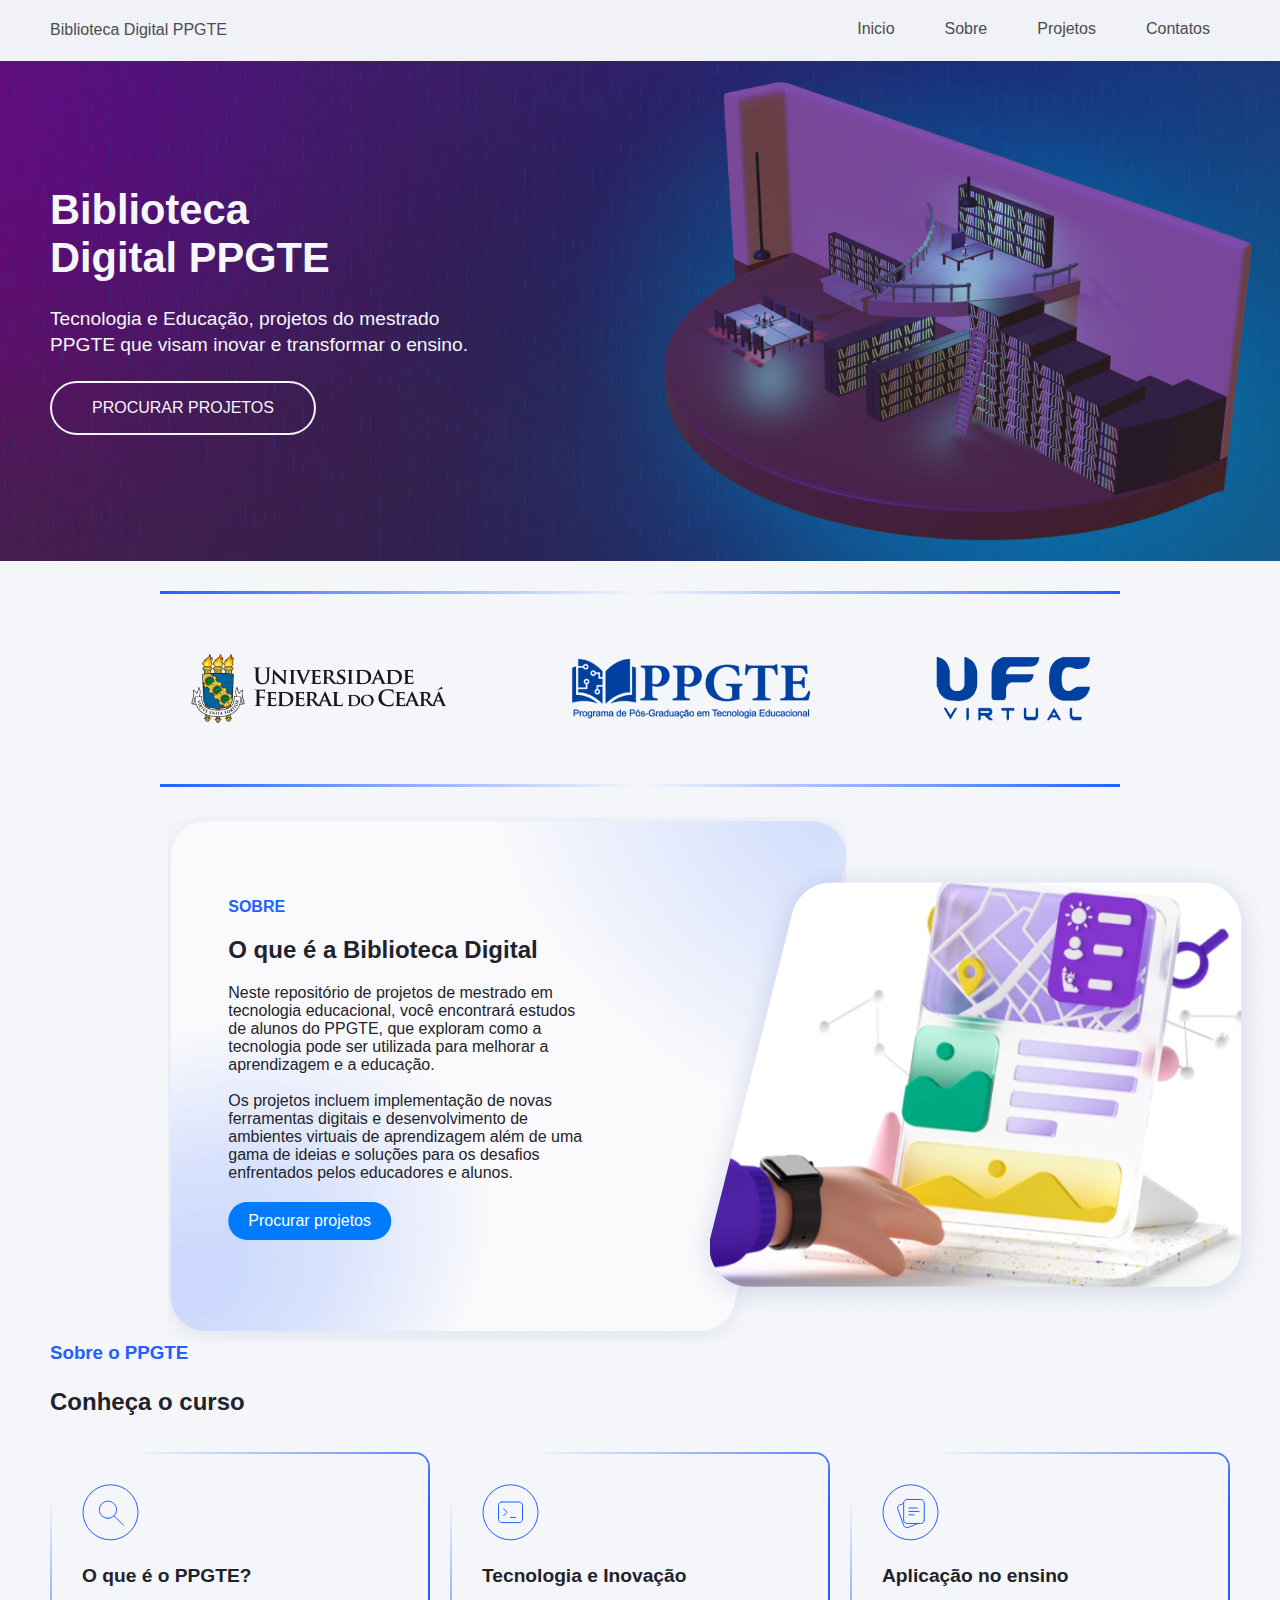
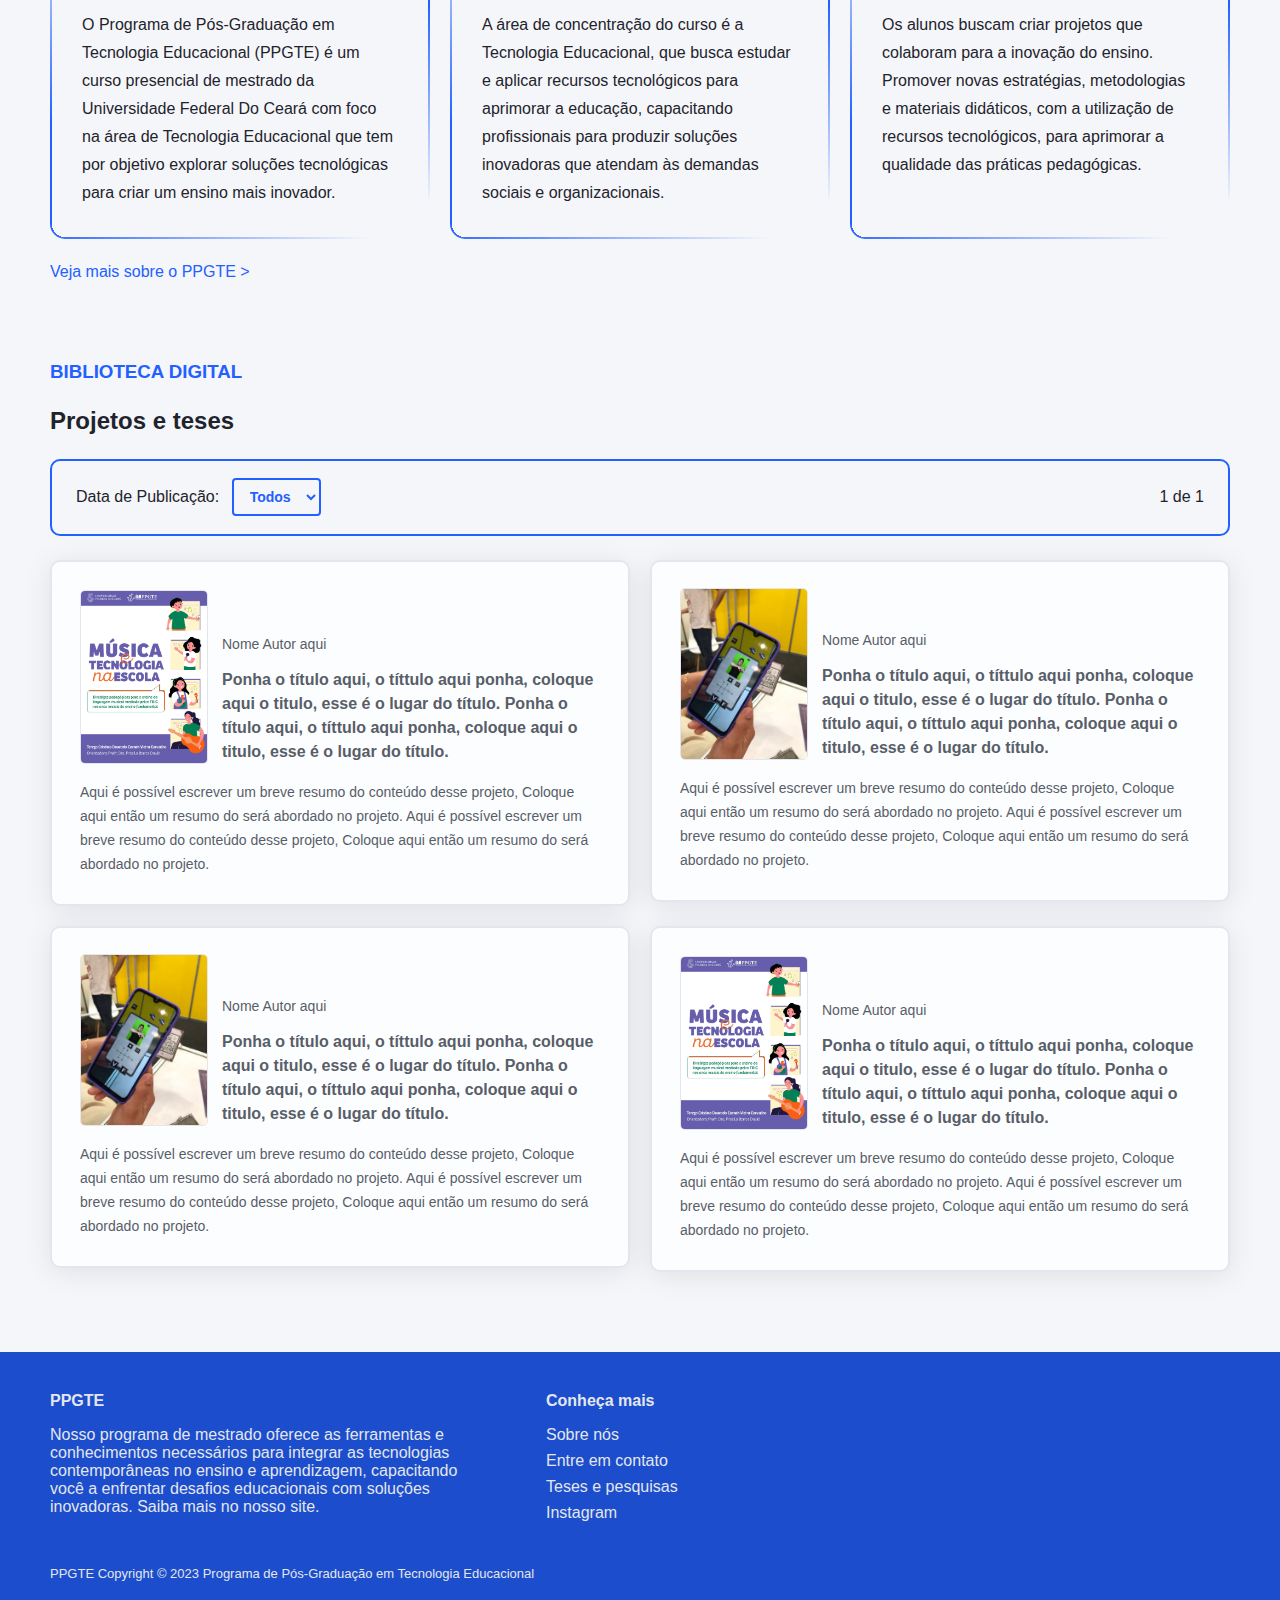
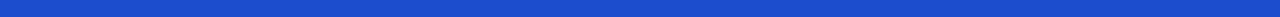
==== index.html @ f7304385 "Merge branch 'main' into footer" ====
<!DOCTYPE html>
<html lang="pt-br">

<head>
  <meta charset="UTF-8">
  <meta name="viewport" content="width=device-width, initial-scale=1.0">
  <link rel="stylesheet" href="./css/style.css" />
  <title>Biblioteca Digital PPGTE</title>
</head>

<body>
  <header class="header-bg">
    <div class="header">
      <!-- <img src="./img/logo-site.svg" alt="Biblioteca Digital PPGTE"> -->
      <a href="" id="logo-site">Biblioteca Digital PPGTE</a>
      <nav aria-label="primaria">
        <ul class="header-menu">
          <li><a href="#inicio">Inicio</a></li>
          <li><a href="#sobre">Sobre</a></li>
          <li><a href="#projetos">Projetos</a></li>
          <li><a href="#contatos">Contatos</a></li>
        </ul>
      </nav>
    </div>
  </header>
  <section class="banner-bg">
    <div class="banner-container">
      <div class="banner">
        <h1>Biblioteca <br> Digital PPGTE</h1>
        <p>Tecnologia e Educação, projetos do mestrado <br> PPGTE que visam inovar e transformar o ensino.</p>
        <a class="button-link-banner" href="#projetos">Procurar projetos</a>
      </div>
    </div>
  </section>
  <div>
    <!-- Sessão de colaboradores -->
    <div class="center-container">
      <div class="line"></div>
      <div class="image-container">
        <div class="image">
          <img src="img/logo-ufc.png">
        </div>
        <div class="image">
          <img src="img/logo-ppgte.png" alt="Imagem 2">
        </div>
        <div class="image" padding-right:0px>
          <img src="img/logo-ufc-virtual.png" alt="Imagem 3">
        </div>
      </div>
      <div class="line"></div>
    </div>


  </div>
  <!-- Sessão de colaboradores -->
  <!-- Sessão de sobre-superior -->
  <div class="overlay-container">
    <!-- Elemento com imagem de background e texto -->
    <div class="left-element">
      <div class="background-image">
        <img src="img/rectangleSobre.png" alt="Imagem de Fundo">
        <div class="text-overlay">
          <div class="section blue-text sobre">SOBRE</div>
          <div class="section">
            <h2>O que é a Biblioteca Digital</h2>
          </div>
          <div class="section textBlock">
            <p>Neste repositório de projetos de mestrado em tecnologia 
              educacional, você encontrará estudos de alunos do PPGTE, que exploram como a tecnologia pode ser utilizada para melhorar a aprendizagem e a educação. 
            </p>
            <br>
            <p>
              Os projetos incluem implementação de novas ferramentas
              digitais e desenvolvimento de ambientes virtuais de
              aprendizagem além de uma gama de ideias e soluções
              para os desafios enfrentados pelos educadores e alunos.</p>
          </div>
          <div class="section">
            <a href="#" class="button">Procurar projetos</a>
          </div>
        </div>
      </div>
    </div>

    <!-- Elemento com imagem simples -->
    <div class="right-element">
      <img src="img/imagemSobre.png" alt="Imagem Simples">
    </div>
  </div>
  <!-- Sessão de sobre-superior -->
  <div class="info-ppgte">
    <h3>Sobre o PPGTE</h3>
    <h2>Conheça o curso</h2>

    <div class="info-ppgte-grid">
      <div class="info-ppgte-box">
        <img src="./img/icones/icone_pesquisa.svg" alt="" class="info-ppgte-icone">
        <h4>O que é o PPGTE?</h4>
        <p>O Programa de Pós-Graduação em Tecnologia Educacional (PPGTE) é um curso presencial de mestrado da Universidade Federal Do Ceará com foco na área de Tecnologia Educacional que tem por objetivo explorar soluções tecnológicas para criar um ensino mais inovador.</p>
      </div>

      <div class="info-ppgte-box">
        <img src="./img/icones/icone_codigo.svg" alt="" class="info-ppgte-icone">
        <h4>Tecnologia e Inovação</h4>
        <p>A área de concentração do curso é a Tecnologia Educacional, que busca estudar e aplicar recursos tecnológicos para aprimorar a educação, capacitando profissionais para produzir soluções inovadoras que atendam às demandas sociais e organizacionais.</p>
      </div>
      <div class="info-ppgte-box">
        <img src="./img/icones/icone_papel.svg" alt="" class="info-ppgte-icone">
        <h4>Aplicação no ensino</h4>
        <p>Os alunos buscam criar projetos que colaboram para a inovação do ensino. Promover novas estratégias, metodologias e materiais didáticos, com a utilização de recursos tecnológicos, para aprimorar a qualidade das práticas pedagógicas.</p>
      </div>
    </div>
    <a href="">Veja mais sobre o PPGTE ></a>
  </div>

  <!-- Projetos e teses -->
  <div class="projetos-teses" id="projetos">
    <h3>Biblioteca Digital</h3>
    <h2>Projetos e teses</h2>
    <div class="projetos-filtro-box">
      <div>
        <label for="filtro-ano">Data de Publicação:</label>
        <select name="filtro-listbox" id="filtro-ano">
          <option value="0">Todos</option>
          <option value="1">2023</option>
          <option value="2">2024</option>
        </select>
      </div>
      <p>1 de 1</p>
    </div>
    <div class="projetos-box">
      <a href="./">
        <div class="projetos-card">
          <img src="./img/Capa-MusicaETecnologiaNaEscola.png" alt="Capa Projeto Música e Tecnologia na Escola ">
          <h6 class="autor">Nome Autor aqui</h6>
          <h5 class="card-titulo">Ponha o título aqui, o títtulo aqui ponha, coloque aqui o titulo, esse é o lugar do título. Ponha o título aqui, o títtulo aqui ponha, coloque aqui o titulo, esse é o lugar do título.</h5>
          <p class="card-resumo">Aqui é possível escrever um breve resumo do conteúdo desse projeto, Coloque aqui então um resumo do será abordado no projeto. Aqui é possível escrever um breve resumo do conteúdo desse projeto, Coloque aqui então um resumo do será abordado no projeto.</p>
        </div>
      </a>
      <a href="./">
        <div class="projetos-card">
          <img src="./img/libras-app.jpg" alt="Aplicativo de libras">
          <h6 class="autor">Nome Autor aqui</h6>
          <h5 class="card-titulo">Ponha o título aqui, o títtulo aqui ponha, coloque aqui o titulo, esse é o lugar do título. Ponha o título aqui, o títtulo aqui ponha, coloque aqui o titulo, esse é o lugar do título.</h5>
          <p class="card-resumo">Aqui é possível escrever um breve resumo do conteúdo desse projeto, Coloque aqui então um resumo do será abordado no projeto. Aqui é possível escrever um breve resumo do conteúdo desse projeto, Coloque aqui então um resumo do será abordado no projeto.</p>
        </div>
      </a>
      <a href="./">
        <div class="projetos-card">
          <img src="./img/libras-app.jpg" alt="Aplicativo de libras">
          <h6 class="autor">Nome Autor aqui</h6>
          <h5 class="card-titulo">Ponha o título aqui, o títtulo aqui ponha, coloque aqui o titulo, esse é o lugar do título. Ponha o título aqui, o títtulo aqui ponha, coloque aqui o titulo, esse é o lugar do título.</h5>
          <p class="card-resumo">Aqui é possível escrever um breve resumo do conteúdo desse projeto, Coloque aqui então um resumo do será abordado no projeto. Aqui é possível escrever um breve resumo do conteúdo desse projeto, Coloque aqui então um resumo do será abordado no projeto.</p>
        </div>
      </a>
      <a href="./">
        <div class="projetos-card">
          <img src="./img/Capa-MusicaETecnologiaNaEscola.png" alt="Capa Projeto Música e Tecnologia na Escola ">
          <h6 class="autor">Nome Autor aqui</h6>
          <h5 class="card-titulo">Ponha o título aqui, o títtulo aqui ponha, coloque aqui o titulo, esse é o lugar do título. Ponha o título aqui, o títtulo aqui ponha, coloque aqui o titulo, esse é o lugar do título.</h5>
          <p class="card-resumo">Aqui é possível escrever um breve resumo do conteúdo desse projeto, Coloque aqui então um resumo do será abordado no projeto. Aqui é possível escrever um breve resumo do conteúdo desse projeto, Coloque aqui então um resumo do será abordado no projeto.</p>
        </div>
      </a>
    </div>
  </div>
  <!-- Projetos e teses -->
  <!-- Footer -->
  <footer class="footer">
    <div class="footer-info">
      <h4 id="footer-titulo-1">PPGTE</h4>
      <p id="footer-descricao">Nosso programa de mestrado oferece as ferramentas e conhecimentos necessários para integrar as tecnologias contemporâneas no ensino e aprendizagem, capacitando você a enfrentar desafios educacionais com soluções inovadoras. Saiba mais no nosso site.</p>
      <h4>Conheça mais</h4>
      <ul>
        <li>
          <a href="https://ppgte.ufc.br/pt/">Sobre nós</a>
        </li>
        <li>
          <a href="https://ppgte.ufc.br/pt/contatos/">Entre em contato</a>
        </li>
        <li>
          <a href="#projetos">Teses e pesquisas</a>
        </li>
        <li>
          <a href="https://instagram.com/ppgteufc?igshid=MzRlODBiNWFlZA==">Instagram</a>
        </li>
      </ul>
      <p id="footer-copyright">PPGTE Copyright © 2023 Programa de Pós-Graduação em Tecnologia Educacional </p>
    </div>
  </footer>
  <!-- Footer -->
</body>

</html>
---- css/style.css ----
@import "./header.css";
@import "./global.css";
@import "./banner.css";
@import "./ppgteinfo.css";
@import "./colaboradores.css";
@import "./sobre.css";
@import "./projetos.css";
@import "./footer.css";

.info-site {
  background: #f4f6fa;
}
.button-link-info {
  display: inline-flex;
  padding: 16px 40px;
  justify-content: center;
  align-items: center;
  flex-shrink: 0;

  color: #fff;
  text-decoration: none;
  border-radius: 30px;
  background: #0f0f0f;
}
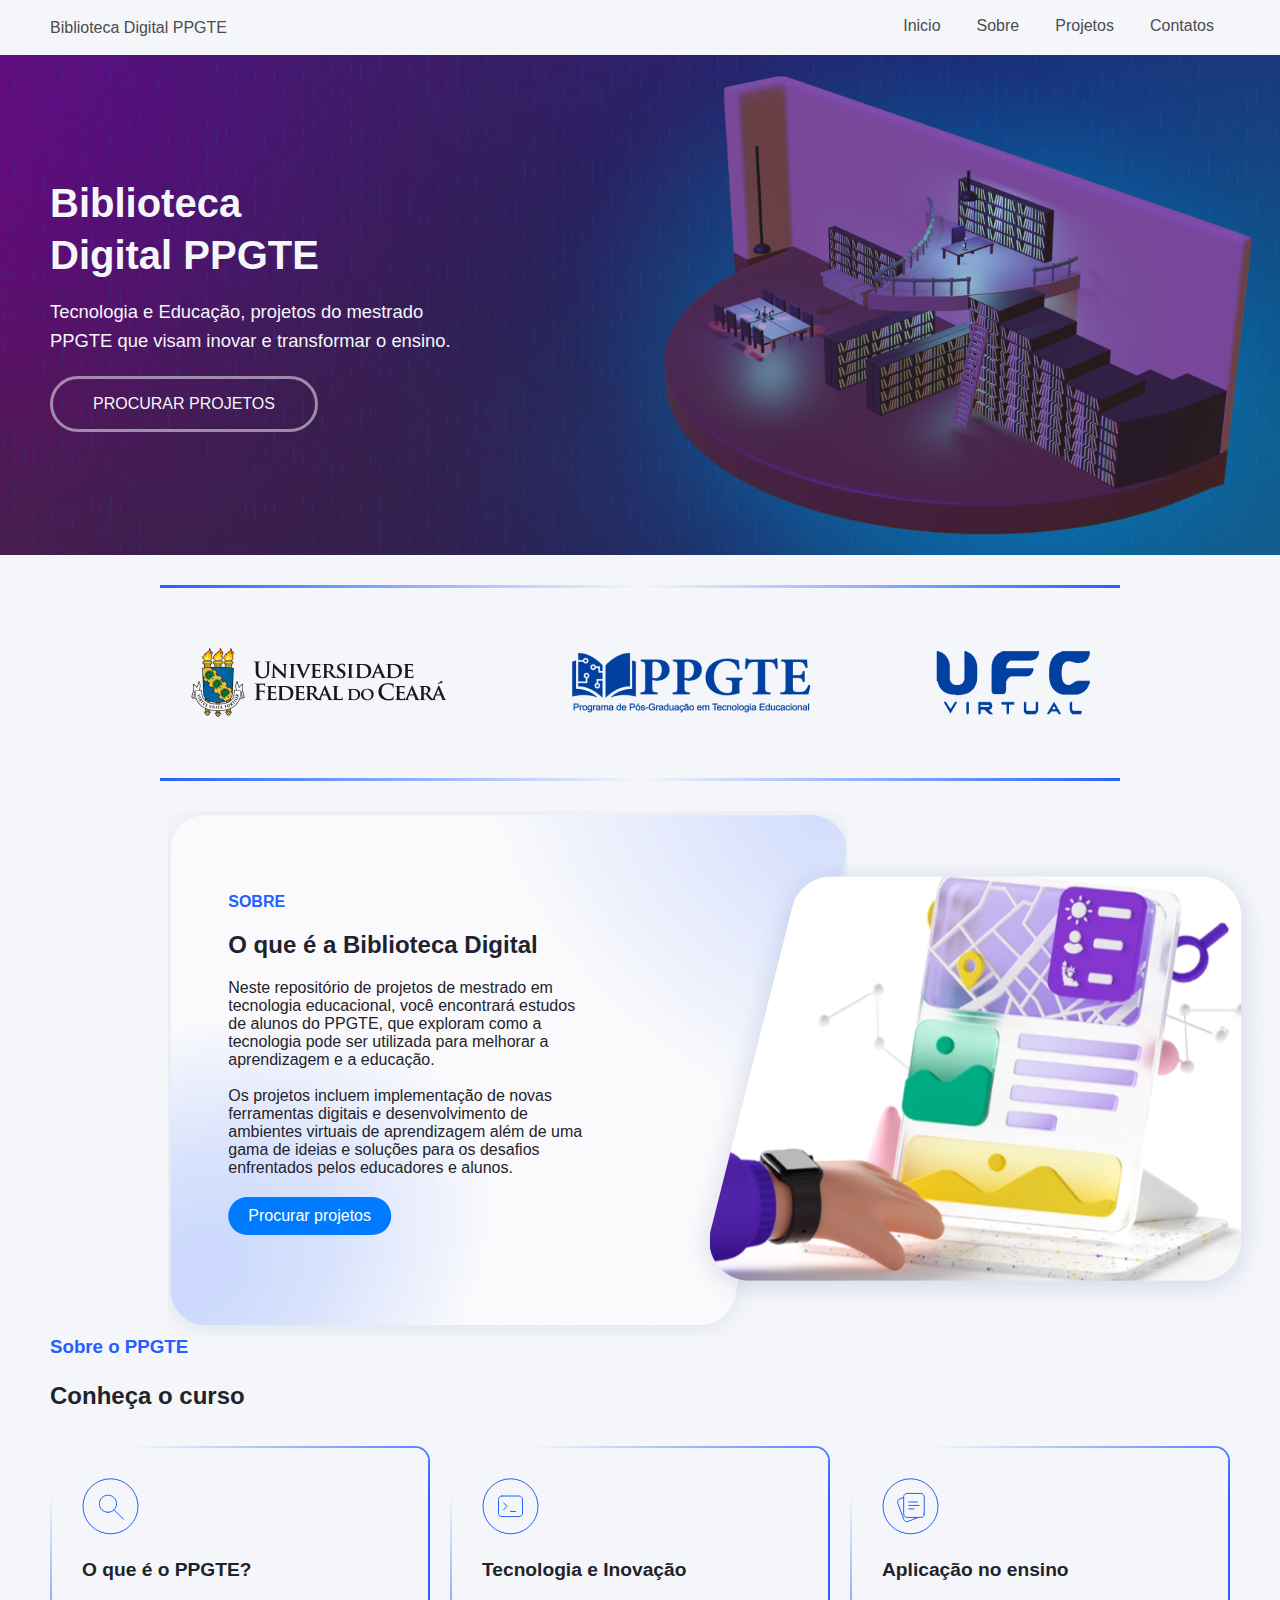
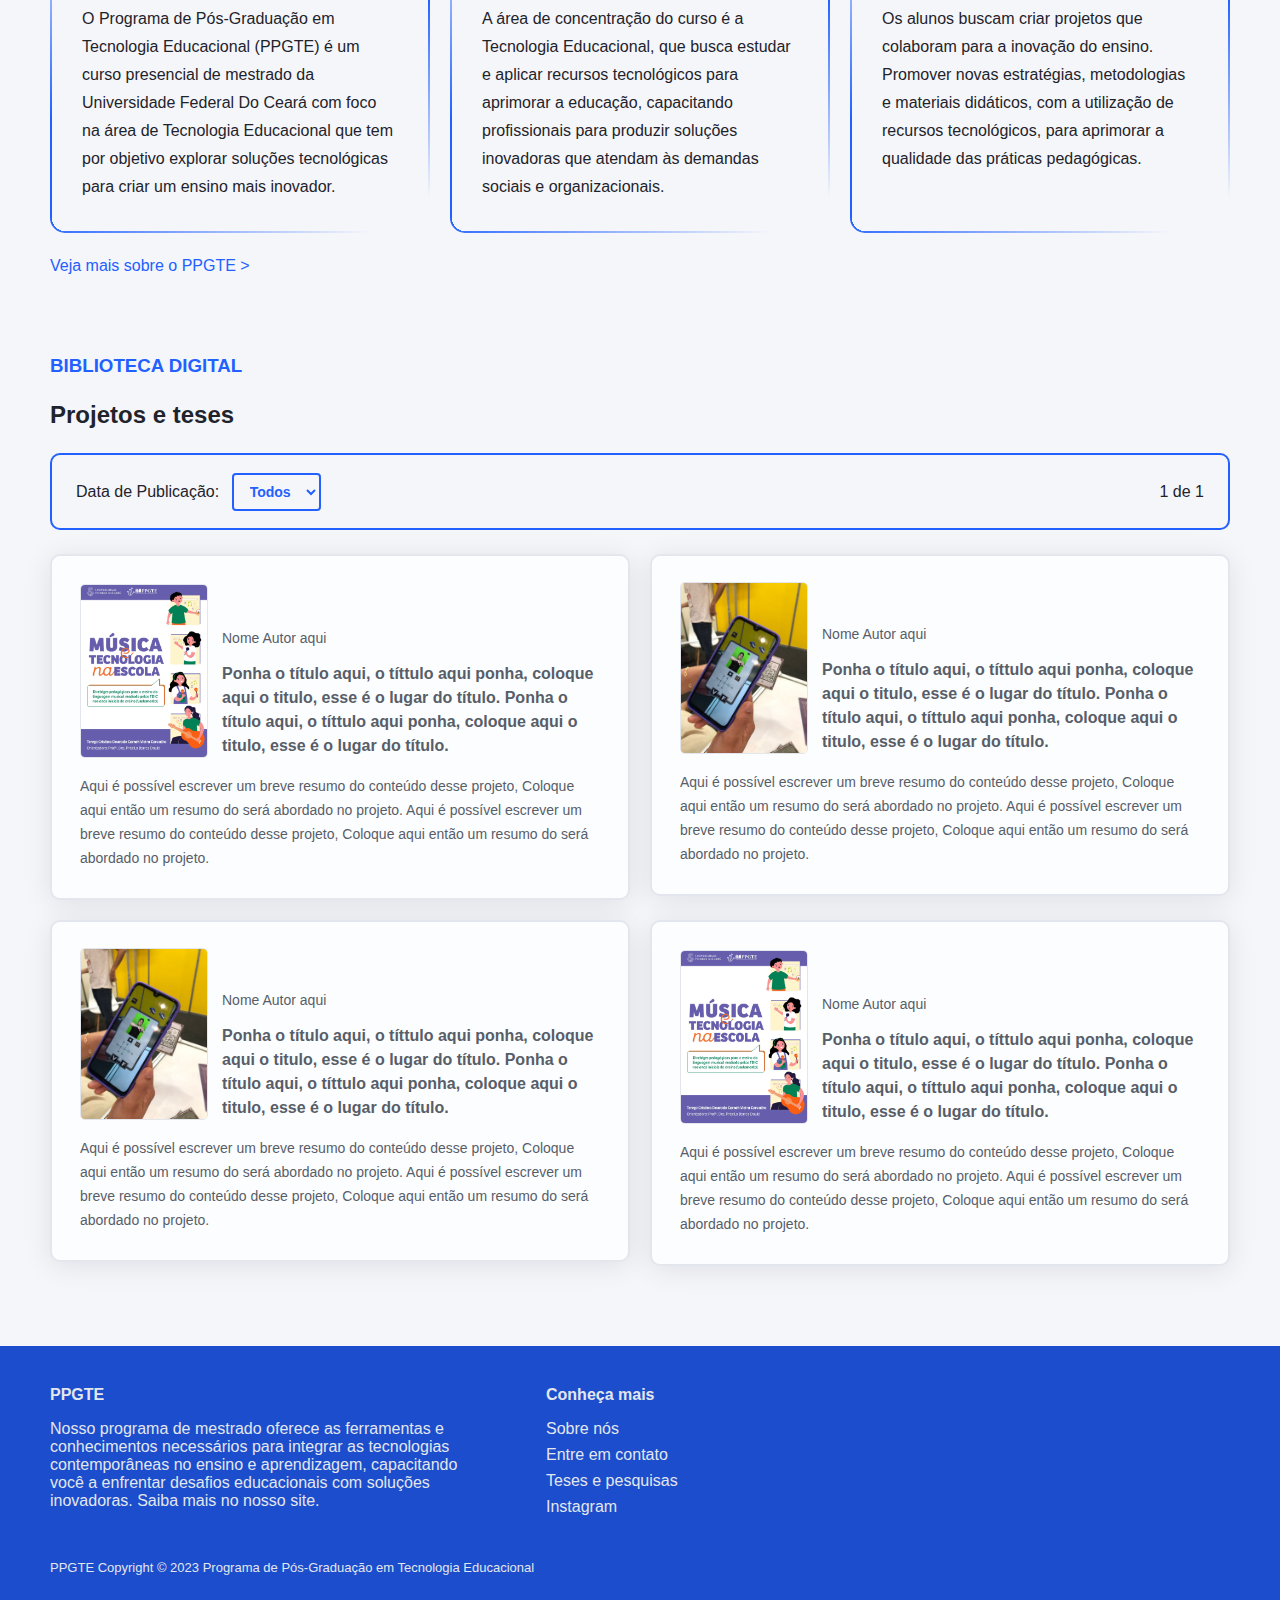
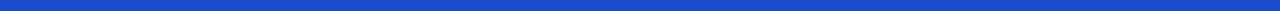
==== commit 35a58895: "Ajustes header e banner" ====
--- a/index.html
+++ b/index.html
@@ -25,7 +25,7 @@
   </header>
   <section class="banner-bg">
     <div class="banner-container">
-      <div class="banner">
+      <div class="banner-conteudo">
         <h1>Biblioteca <br> Digital PPGTE</h1>
         <p>Tecnologia e Educação, projetos do mestrado <br> PPGTE que visam inovar e transformar o ensino.</p>
         <a class="button-link-banner" href="#projetos">Procurar projetos</a>
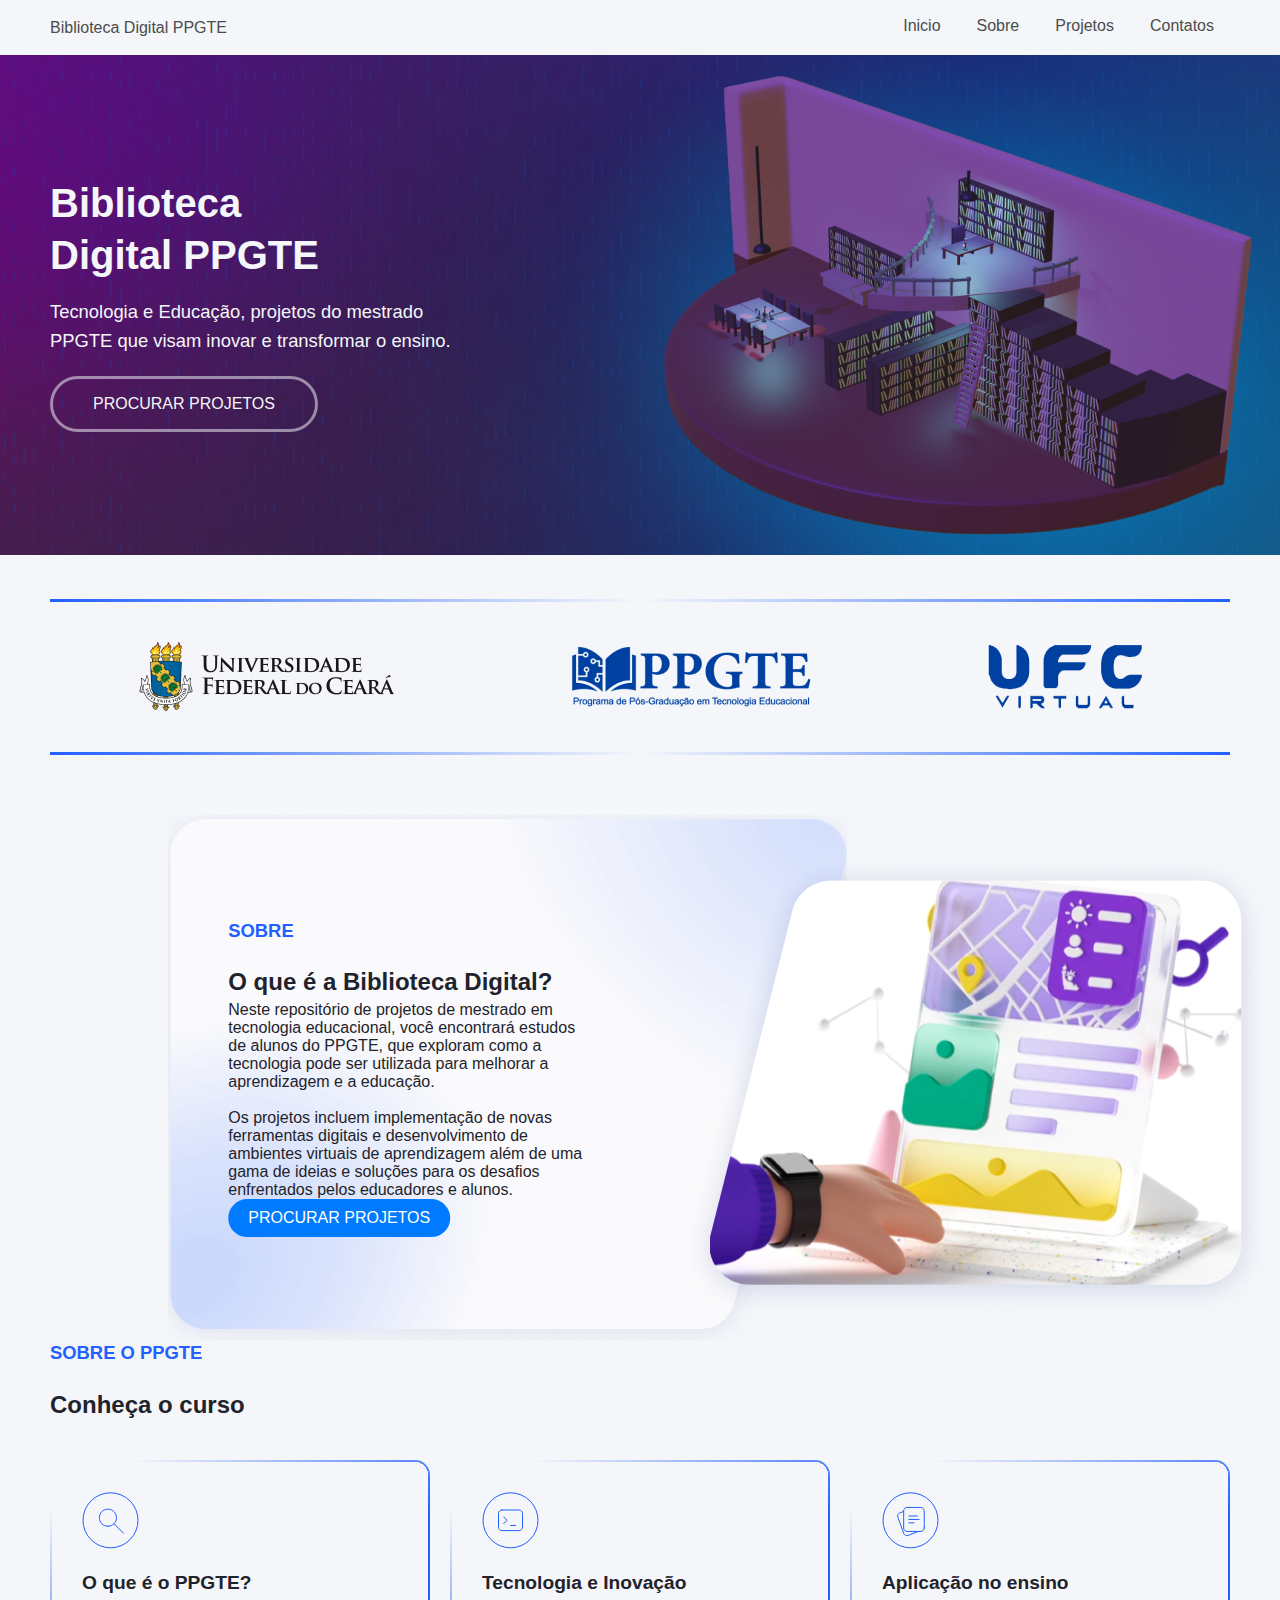
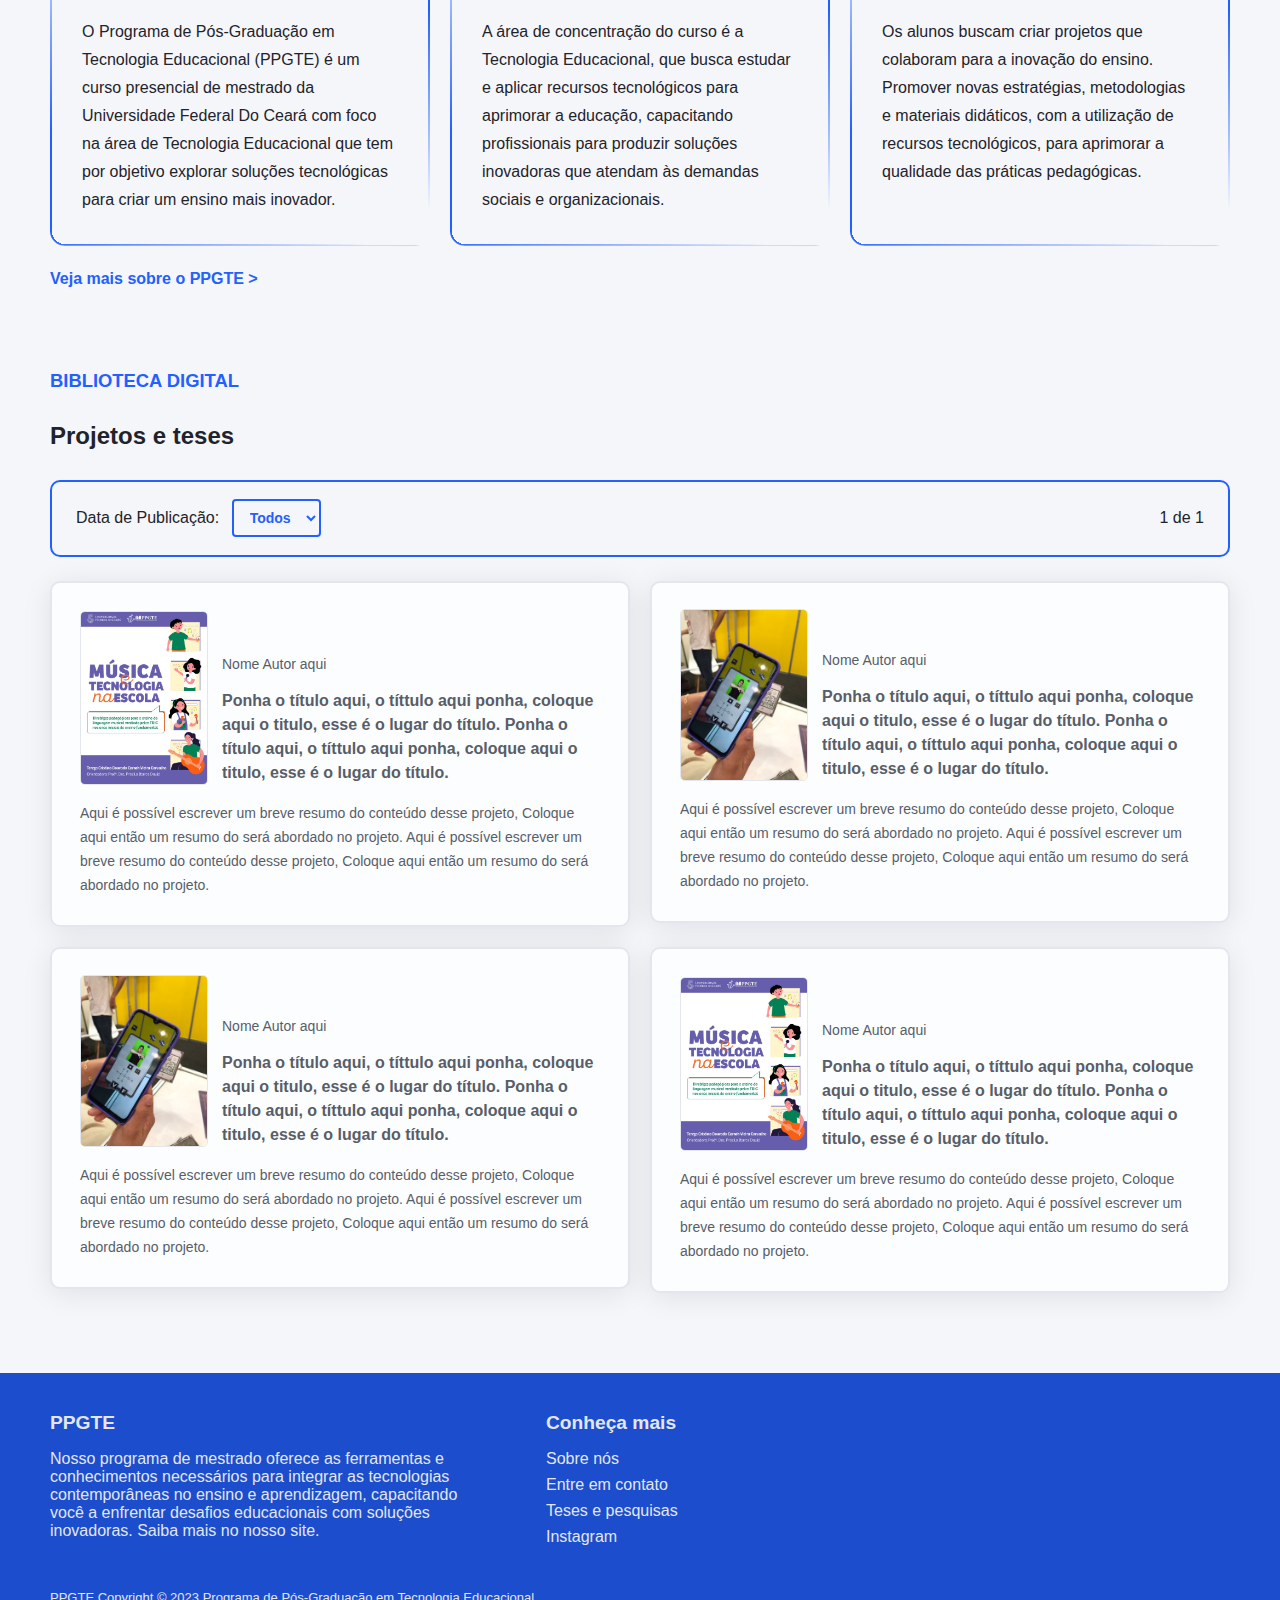
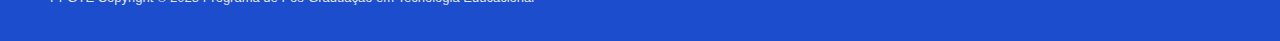
==== commit 064b9d13: "modificações e ajustes" ====
--- a/index.html
+++ b/index.html
@@ -32,62 +32,56 @@
       </div>
     </div>
   </section>
+  <!-- Sessão de colaboradores -->
   <div>
-    <!-- Sessão de colaboradores -->
-    <div class="center-container">
-      <div class="line"></div>
-      <div class="image-container">
-        <div class="image">
-          <img src="img/logo-ufc.png">
+    <div class="colaborador">
+      <div class="colaborador-linha"></div>
+      <div class="colaborador-container">
+        <div class="colaborador-image">
+          <img src="img/logo-ufc.png" alt="Universidade Federal Do Ceará, logo">
         </div>
-        <div class="image">
-          <img src="img/logo-ppgte.png" alt="Imagem 2">
+        <div class="colaborador-image">
+          <img src="img/logo-ppgte.png" alt="PPGTE Programa De Pós-Graduação Em Tecnologia Educacional, logo">
         </div>
-        <div class="image" padding-right:0px>
-          <img src="img/logo-ufc-virtual.png" alt="Imagem 3">
+        <div class="colaborador-image">
+          <img src="img/logo-ufc-virtual.png" alt="UFC Virtual, logo">
         </div>
       </div>
-      <div class="line"></div>
+      <div class="colaborador-linha"></div>
     </div>
-
-
   </div>
   <!-- Sessão de colaboradores -->
-  <!-- Sessão de sobre-superior -->
+  <!-- Sessão de sobre-biblioteca -->
   <div class="overlay-container">
     <!-- Elemento com imagem de background e texto -->
     <div class="left-element">
       <div class="background-image">
-        <img src="img/rectangleSobre.png" alt="Imagem de Fundo">
+        <img src="img/rectangleSobre.png">
         <div class="text-overlay">
-          <div class="section blue-text sobre">SOBRE</div>
-          <div class="section">
-            <h2>O que é a Biblioteca Digital</h2>
-          </div>
-          <div class="section textBlock">
-            <p>Neste repositório de projetos de mestrado em tecnologia 
-              educacional, você encontrará estudos de alunos do PPGTE, que exploram como a tecnologia pode ser utilizada para melhorar a aprendizagem e a educação. 
-            </p>
-            <br>
-            <p>
-              Os projetos incluem implementação de novas ferramentas
-              digitais e desenvolvimento de ambientes virtuais de
-              aprendizagem além de uma gama de ideias e soluções
-              para os desafios enfrentados pelos educadores e alunos.</p>
-          </div>
-          <div class="section">
-            <a href="#" class="button">Procurar projetos</a>
-          </div>
+          <h3 class="section blue-text sobre">SOBRE</h3>
+          <h2>O que é a Biblioteca Digital?</h2>
+          <!-- Ajeitar PADDING (??? (!!!-->
+          <p>Neste repositório de projetos de mestrado em tecnologia
+            educacional, você encontrará estudos de alunos do PPGTE, que exploram como a tecnologia pode ser utilizada para melhorar a aprendizagem e a educação.
+          </p>
+          <br>
+          <p>
+            Os projetos incluem implementação de novas ferramentas
+            digitais e desenvolvimento de ambientes virtuais de
+            aprendizagem além de uma gama de ideias e soluções
+            para os desafios enfrentados pelos educadores e alunos.</p>
+          <!-- AjeitaR PEDDING (??? (!!!-->
+          <a href="#projetos" class="button">Procurar projetos</a>
         </div>
       </div>
     </div>
 
     <!-- Elemento com imagem simples -->
     <div class="right-element">
-      <img src="img/imagemSobre.png" alt="Imagem Simples">
+      <img src="img/imagemSobre.png" alt="Imagem 3D de mão usando a tela de um sistema.">
     </div>
   </div>
-  <!-- Sessão de sobre-superior -->
+  <!-- Sessão de sobre-biblioteca -->
   <div class="info-ppgte">
     <h3>Sobre o PPGTE</h3>
     <h2>Conheça o curso</h2>
--- a/css/style.css
+++ b/css/style.css
@@ -7,9 +7,43 @@
 @import "./projetos.css";
 @import "./footer.css";
 
-.info-site {
-  background: #f4f6fa;
+h1{
+  font-size: 2.5rem;
+  line-height: 3.2rem;
+  font-weight: 700;
 }
+
+h2{
+  font-size: 1.5;
+  line-height: 1.6;
+  font-weight: 800;
+}
+
+h3{
+  font-size: 1.15rem;
+  line-height: 1.38;
+  font-weight: 700;
+  text-transform: uppercase;
+}
+
+h4{
+  font-size: 1.2rem;
+  line-height: 1.3rem;
+  font-weight: 700;
+}
+
+h5{
+  font-size: 1rem;
+  line-height: 1.2rem;
+  font-weight: 600;
+}
+
+h6{
+  font-size: 0.875rem;
+  line-height: 1.125rem;
+  font-weight: 400;
+}
+/* AJEITAR
 .button-link-info {
   display: inline-flex;
   padding: 16px 40px;
@@ -22,3 +56,4 @@
   border-radius: 30px;
   background: #0f0f0f;
 }
+*/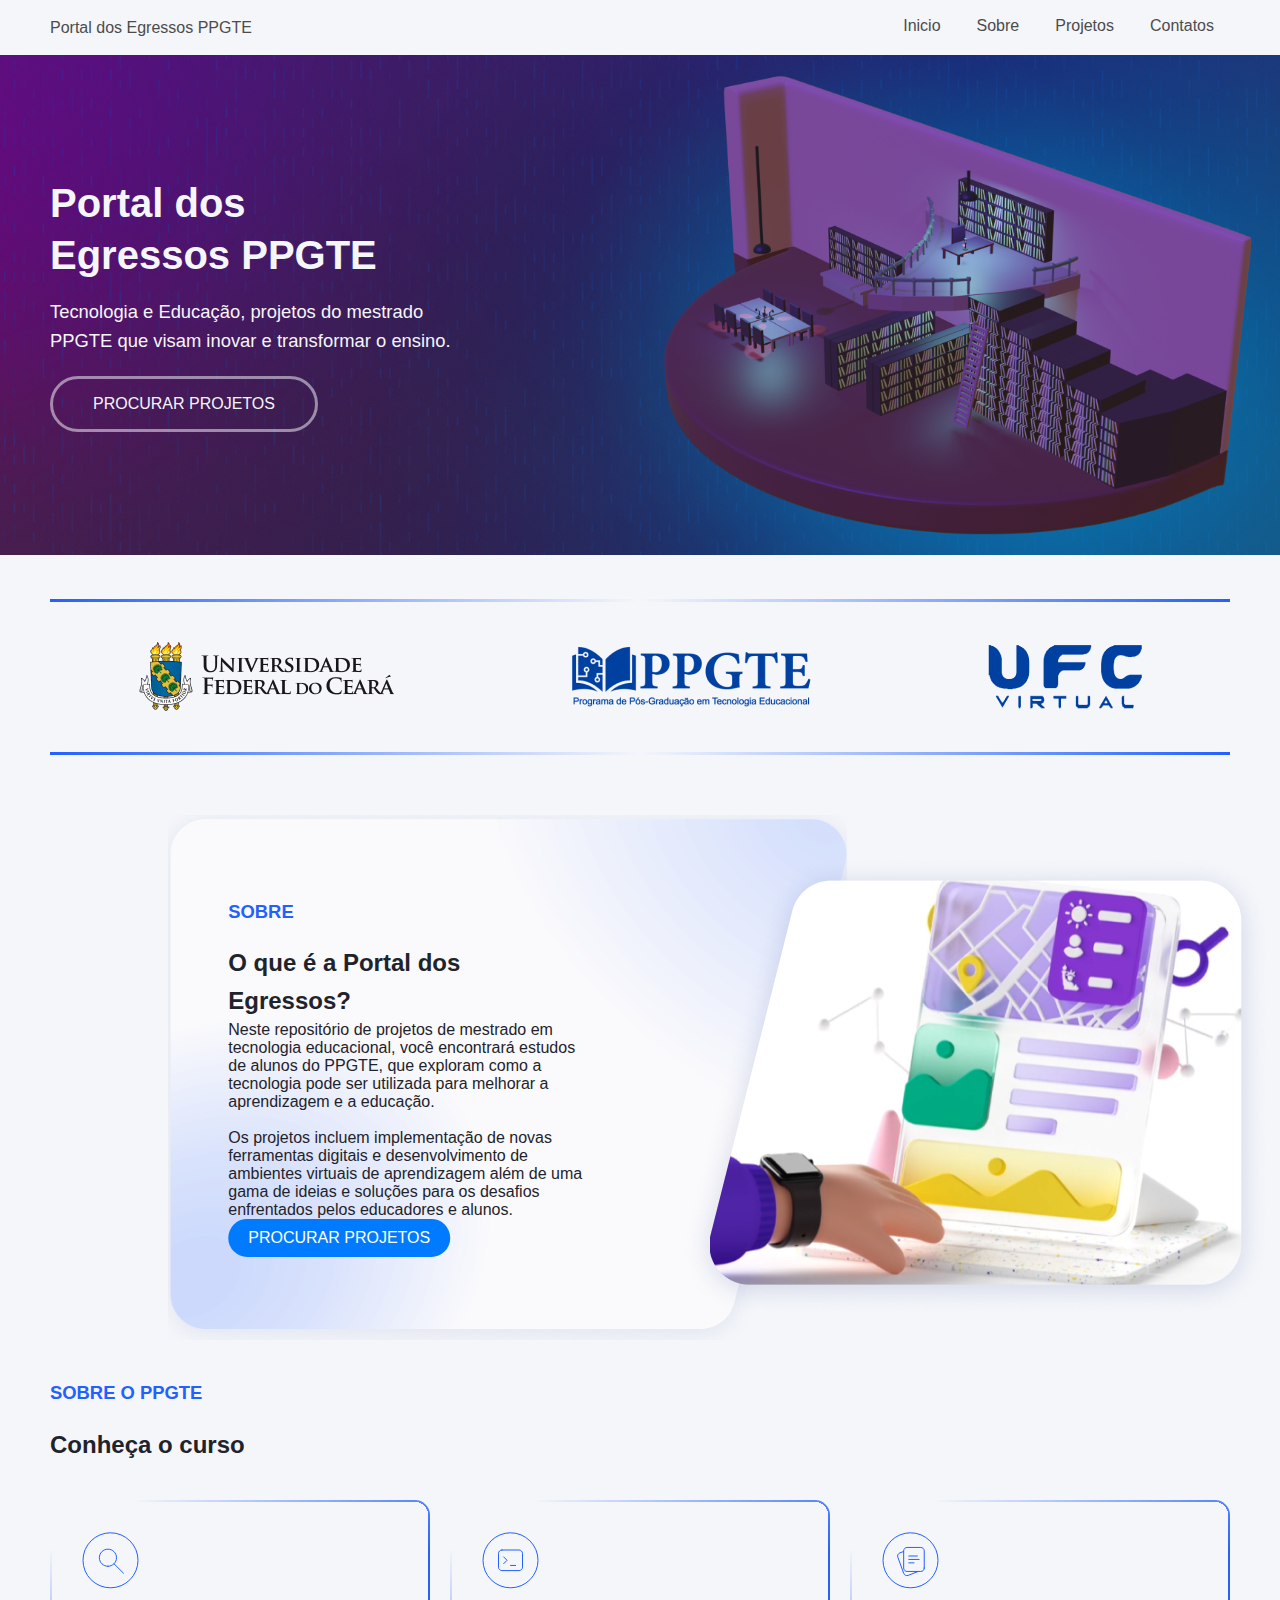
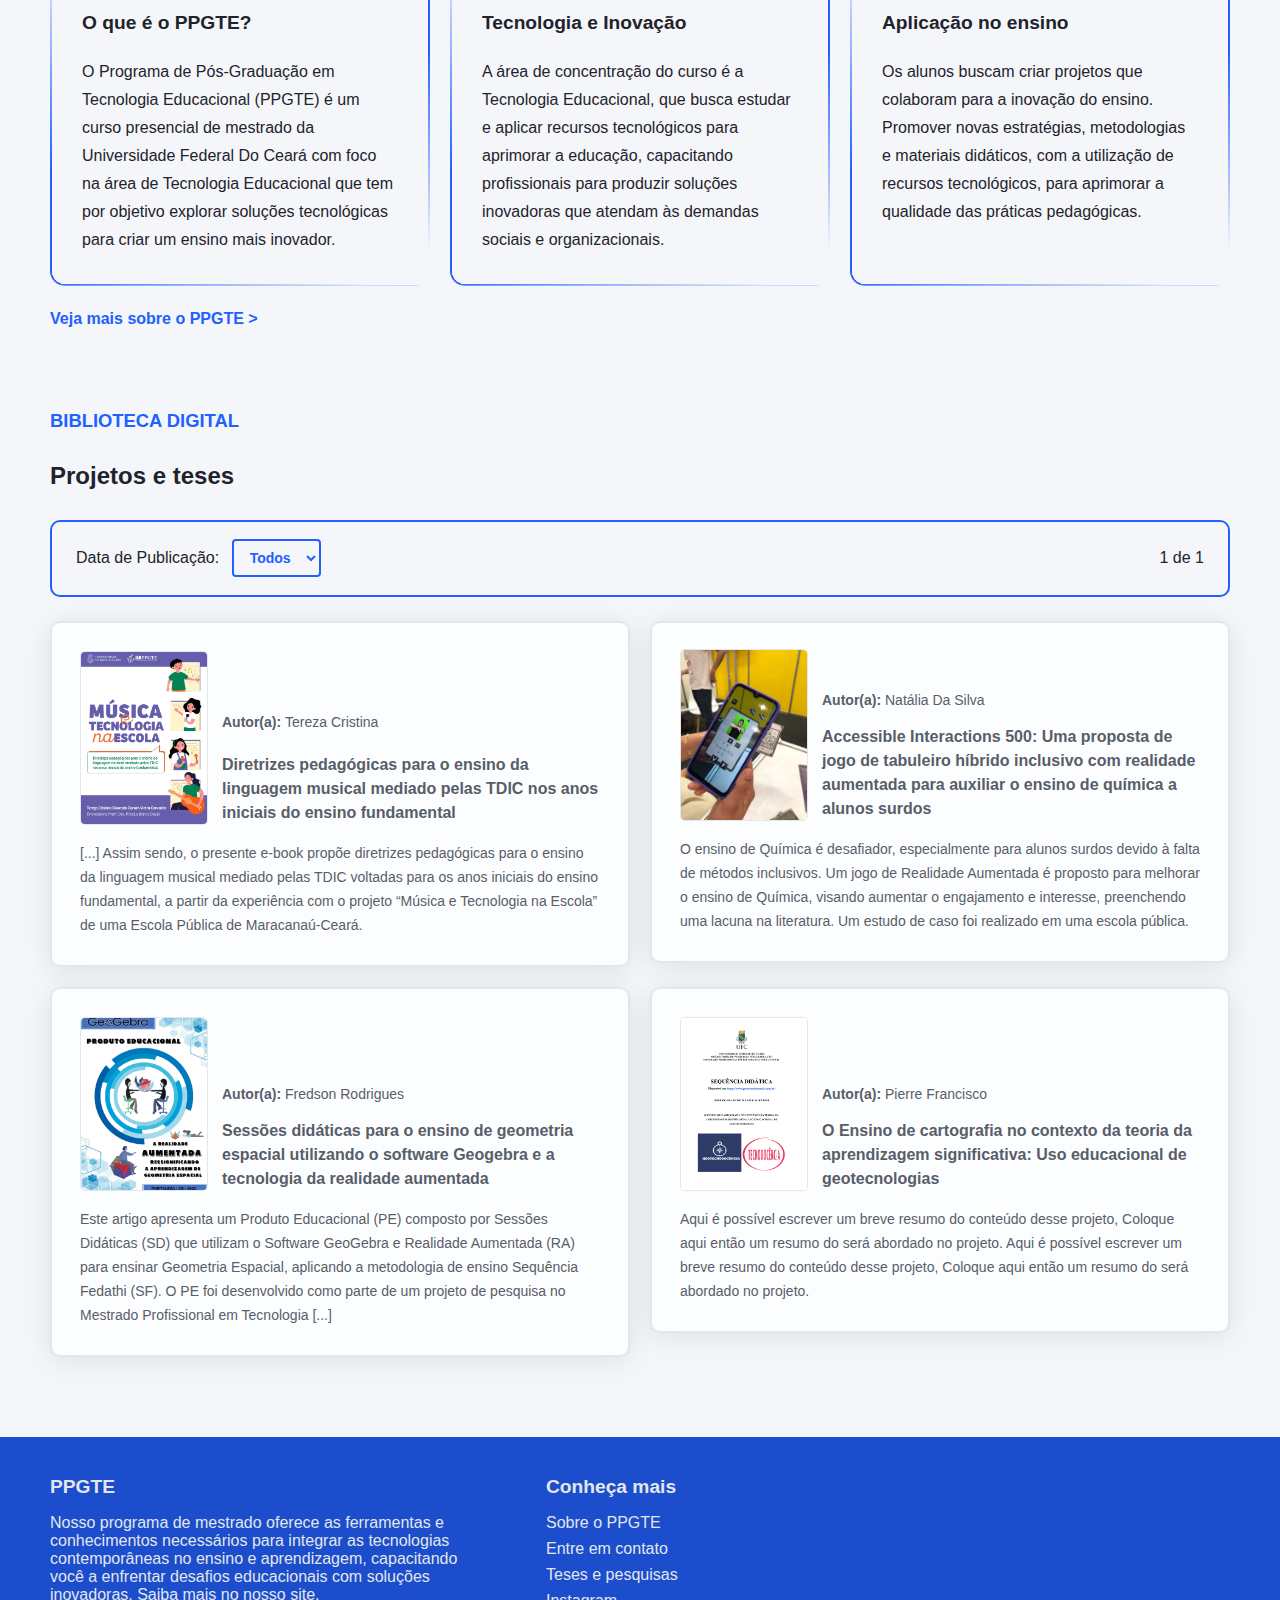
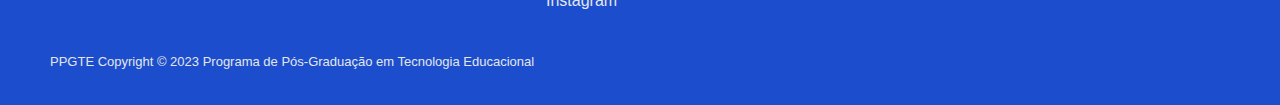
==== commit ecfa510b: "paginas dos projetos" ====
--- a/index.html
+++ b/index.html
@@ -5,14 +5,14 @@
   <meta charset="UTF-8">
   <meta name="viewport" content="width=device-width, initial-scale=1.0">
   <link rel="stylesheet" href="./css/style.css" />
-  <title>Biblioteca Digital PPGTE</title>
+  <title>Portal dos Egressos PPGTE</title>
 </head>
 
 <body>
   <header class="header-bg">
     <div class="header">
-      <!-- <img src="./img/logo-site.svg" alt="Biblioteca Digital PPGTE"> -->
-      <a href="" id="logo-site">Biblioteca Digital PPGTE</a>
+      <!-- <img src="./img/logo-site.svg" alt="Portal dos Egressos PPGTE"> -->
+      <a href="" id="logo-site">Portal dos Egressos PPGTE</a>
       <nav aria-label="primaria">
         <ul class="header-menu">
           <li><a href="#inicio">Inicio</a></li>
@@ -26,14 +26,14 @@
   <section class="banner-bg">
     <div class="banner-container">
       <div class="banner-conteudo">
-        <h1>Biblioteca <br> Digital PPGTE</h1>
+        <h1>Portal dos <br> Egressos PPGTE</h1>
         <p>Tecnologia e Educação, projetos do mestrado <br> PPGTE que visam inovar e transformar o ensino.</p>
         <a class="button-link-banner" href="#projetos">Procurar projetos</a>
       </div>
     </div>
   </section>
-  <!-- Sessão de colaboradores -->
-  <div>
+  <!-- Sessão de colaboradores > -->
+  <div id="sobre">
     <div class="colaborador">
       <div class="colaborador-linha"></div>
       <div class="colaborador-container">
@@ -50,8 +50,8 @@
       <div class="colaborador-linha"></div>
     </div>
   </div>
-  <!-- Sessão de colaboradores -->
-  <!-- Sessão de sobre-biblioteca -->
+  <!-- < Sessão de colaboradores -->
+  <!-- Sessão de sobre-portal -->
   <div class="overlay-container">
     <!-- Elemento com imagem de background e texto -->
     <div class="left-element">
@@ -59,18 +59,17 @@
         <img src="img/rectangleSobre.png">
         <div class="text-overlay">
           <h3 class="section blue-text sobre">SOBRE</h3>
-          <h2>O que é a Biblioteca Digital?</h2>
-          <!-- Ajeitar PADDING (??? (!!!-->
+          <h2>O que é a Portal dos Egressos?</h2>
+          <!-- Ajeitar PADDING (???) (!!!)-->
           <p>Neste repositório de projetos de mestrado em tecnologia
             educacional, você encontrará estudos de alunos do PPGTE, que exploram como a tecnologia pode ser utilizada para melhorar a aprendizagem e a educação.
-          </p>
-          <br>
+          </p><br>
           <p>
             Os projetos incluem implementação de novas ferramentas
             digitais e desenvolvimento de ambientes virtuais de
             aprendizagem além de uma gama de ideias e soluções
             para os desafios enfrentados pelos educadores e alunos.</p>
-          <!-- AjeitaR PEDDING (??? (!!!-->
+          <!-- AjeitaR PEDDING (???) (!!!)-->
           <a href="#projetos" class="button">Procurar projetos</a>
         </div>
       </div>
@@ -81,7 +80,7 @@
       <img src="img/imagemSobre.png" alt="Imagem 3D de mão usando a tela de um sistema.">
     </div>
   </div>
-  <!-- Sessão de sobre-biblioteca -->
+  <!-- Sessão de sobre-biblioteca > -->
   <div class="info-ppgte">
     <h3>Sobre o PPGTE</h3>
     <h2>Conheça o curso</h2>
@@ -106,11 +105,12 @@
     </div>
     <a href="">Veja mais sobre o PPGTE ></a>
   </div>
-
-  <!-- Projetos e teses -->
+  <!-- < Sessão de sobre-biblioteca-->
+  <!-- Projetos e teses > -->
   <div class="projetos-teses" id="projetos">
     <h3>Biblioteca Digital</h3>
     <h2>Projetos e teses</h2>
+    <!--Filtro > -->
     <div class="projetos-filtro-box">
       <div>
         <label for="filtro-ano">Data de Publicação:</label>
@@ -122,66 +122,64 @@
       </div>
       <p>1 de 1</p>
     </div>
+    <!-- < Filtro -->
+
     <div class="projetos-box">
-      <a href="./">
+      <a href="./article-tereza.html">
         <div class="projetos-card">
-          <img src="./img/Capa-MusicaETecnologiaNaEscola.png" alt="Capa Projeto Música e Tecnologia na Escola ">
-          <h6 class="autor">Nome Autor aqui</h6>
-          <h5 class="card-titulo">Ponha o título aqui, o títtulo aqui ponha, coloque aqui o titulo, esse é o lugar do título. Ponha o título aqui, o títtulo aqui ponha, coloque aqui o titulo, esse é o lugar do título.</h5>
-          <p class="card-resumo">Aqui é possível escrever um breve resumo do conteúdo desse projeto, Coloque aqui então um resumo do será abordado no projeto. Aqui é possível escrever um breve resumo do conteúdo desse projeto, Coloque aqui então um resumo do será abordado no projeto.</p>
+          <img src="./img/Capa-MusicaETecnologiaNaEscola.png" alt="Capa Projeto">
+          <h6 class="autor"><strong>Autor(a): </strong>Tereza Cristina</h6>
+          <h5 class="card-titulo">Diretrizes pedagógicas para o ensino da linguagem musical mediado pelas TDIC nos anos iniciais do ensino fundamental</h5><br><br>
+          <p class="card-resumo"> [...] Assim sendo, o presente e-book propõe diretrizes pedagógicas para o ensino da linguagem musical mediado pelas TDIC voltadas para os anos iniciais do ensino fundamental, a partir da experiência com o projeto “Música e Tecnologia na Escola” de uma Escola Pública de Maracanaú-Ceará.</p>
         </div>
       </a>
-      <a href="./">
+      <a href="./article-natalia.html">
         <div class="projetos-card">
-          <img src="./img/libras-app.jpg" alt="Aplicativo de libras">
-          <h6 class="autor">Nome Autor aqui</h6>
-          <h5 class="card-titulo">Ponha o título aqui, o títtulo aqui ponha, coloque aqui o titulo, esse é o lugar do título. Ponha o título aqui, o títtulo aqui ponha, coloque aqui o titulo, esse é o lugar do título.</h5>
-          <p class="card-resumo">Aqui é possível escrever um breve resumo do conteúdo desse projeto, Coloque aqui então um resumo do será abordado no projeto. Aqui é possível escrever um breve resumo do conteúdo desse projeto, Coloque aqui então um resumo do será abordado no projeto.</p>
+          <img src="./img/libras-app.jpg" alt="Capa Projeto">
+          <h6 class="autor"><strong>Autor(a): </strong>Natália Da Silva</h6>
+          <h5 class="card-titulo">Accessible Interactions 500: Uma proposta de jogo de tabuleiro híbrido inclusivo com realidade aumentada para auxiliar o ensino de química a alunos surdos</h5>
+          <p class="card-resumo">O ensino de Química é desafiador, especialmente para alunos surdos devido à falta de métodos inclusivos. Um jogo de Realidade Aumentada é proposto para melhorar o ensino de Química, visando aumentar o engajamento e interesse, preenchendo uma lacuna na literatura. Um estudo de caso foi realizado em uma escola pública.</p>
         </div>
       </a>
-      <a href="./">
+      <a href="./project-fredson.html">
         <div class="projetos-card">
-          <img src="./img/libras-app.jpg" alt="Aplicativo de libras">
-          <h6 class="autor">Nome Autor aqui</h6>
-          <h5 class="card-titulo">Ponha o título aqui, o títtulo aqui ponha, coloque aqui o titulo, esse é o lugar do título. Ponha o título aqui, o títtulo aqui ponha, coloque aqui o titulo, esse é o lugar do título.</h5>
-          <p class="card-resumo">Aqui é possível escrever um breve resumo do conteúdo desse projeto, Coloque aqui então um resumo do será abordado no projeto. Aqui é possível escrever um breve resumo do conteúdo desse projeto, Coloque aqui então um resumo do será abordado no projeto.</p>
+          <img src="./img/Capa-Fredson.png" alt="Capa Projeto">
+          <h6 class="autor"><strong>Autor(a): </strong>Fredson Rodrigues</h6>
+          <h5 class="card-titulo">Sessões didáticas para o ensino de geometria espacial utilizando o software Geogebra e a tecnologia da realidade aumentada</h5>
+          <p class="card-resumo">Este artigo apresenta um Produto Educacional (PE) composto por Sessões Didáticas (SD) que utilizam o Software GeoGebra e Realidade Aumentada (RA) para ensinar Geometria Espacial, aplicando a metodologia de ensino Sequência Fedathi (SF). O PE foi desenvolvido como parte de um projeto de pesquisa no Mestrado Profissional em Tecnologia [...]</p>
         </div>
       </a>
-      <a href="./">
+      <a href="./project-pierre.html">
         <div class="projetos-card">
-          <img src="./img/Capa-MusicaETecnologiaNaEscola.png" alt="Capa Projeto Música e Tecnologia na Escola ">
-          <h6 class="autor">Nome Autor aqui</h6>
-          <h5 class="card-titulo">Ponha o título aqui, o títtulo aqui ponha, coloque aqui o titulo, esse é o lugar do título. Ponha o título aqui, o títtulo aqui ponha, coloque aqui o titulo, esse é o lugar do título.</h5>
+          <img src="./img/Capa-Pierre.png" alt="Capa Projeto">
+          <h6 class="autor"><strong>Autor(a): </strong>Pierre Francisco</h6>
+          <h5 class="card-titulo">O Ensino de cartografia no contexto da teoria da
+            aprendizagem significativa: Uso educacional de geotecnologias</h5>
           <p class="card-resumo">Aqui é possível escrever um breve resumo do conteúdo desse projeto, Coloque aqui então um resumo do será abordado no projeto. Aqui é possível escrever um breve resumo do conteúdo desse projeto, Coloque aqui então um resumo do será abordado no projeto.</p>
         </div>
       </a>
     </div>
   </div>
-  <!-- Projetos e teses -->
-  <!-- Footer -->
-  <footer class="footer">
+  <!-- < Projetos e teses -->
+  <!-- Footer > -->
+  <footer class="footer" id="contatos">
     <div class="footer-info">
       <h4 id="footer-titulo-1">PPGTE</h4>
       <p id="footer-descricao">Nosso programa de mestrado oferece as ferramentas e conhecimentos necessários para integrar as tecnologias contemporâneas no ensino e aprendizagem, capacitando você a enfrentar desafios educacionais com soluções inovadoras. Saiba mais no nosso site.</p>
+
       <h4>Conheça mais</h4>
       <ul>
-        <li>
-          <a href="https://ppgte.ufc.br/pt/">Sobre nós</a>
-        </li>
-        <li>
-          <a href="https://ppgte.ufc.br/pt/contatos/">Entre em contato</a>
-        </li>
-        <li>
-          <a href="#projetos">Teses e pesquisas</a>
-        </li>
-        <li>
-          <a href="https://instagram.com/ppgteufc?igshid=MzRlODBiNWFlZA==">Instagram</a>
-        </li>
+        <li><a href="https://ppgte.ufc.br/pt/">Sobre o PPGTE</a></li>
+        <li><a href="https://ppgte.ufc.br/pt/contatos/">Entre em contato</a></li>
+        <li><a href="#projetos">Teses e pesquisas</a></li>
+        <li><a href="https://instagram.com/ppgteufc?igshid=MzRlODBiNWFlZA==">Instagram</a></li>
       </ul>
+
       <p id="footer-copyright">PPGTE Copyright © 2023 Programa de Pós-Graduação em Tecnologia Educacional </p>
     </div>
   </footer>
-  <!-- Footer -->
+
+  <!-- < Footer-->
 </body>
 
 </html>--- a/css/style.css
+++ b/css/style.css
@@ -6,6 +6,7 @@
 @import "./sobre.css";
 @import "./projetos.css";
 @import "./footer.css";
+@import "./articlepage.css";
 
 h1{
   font-size: 2.5rem;
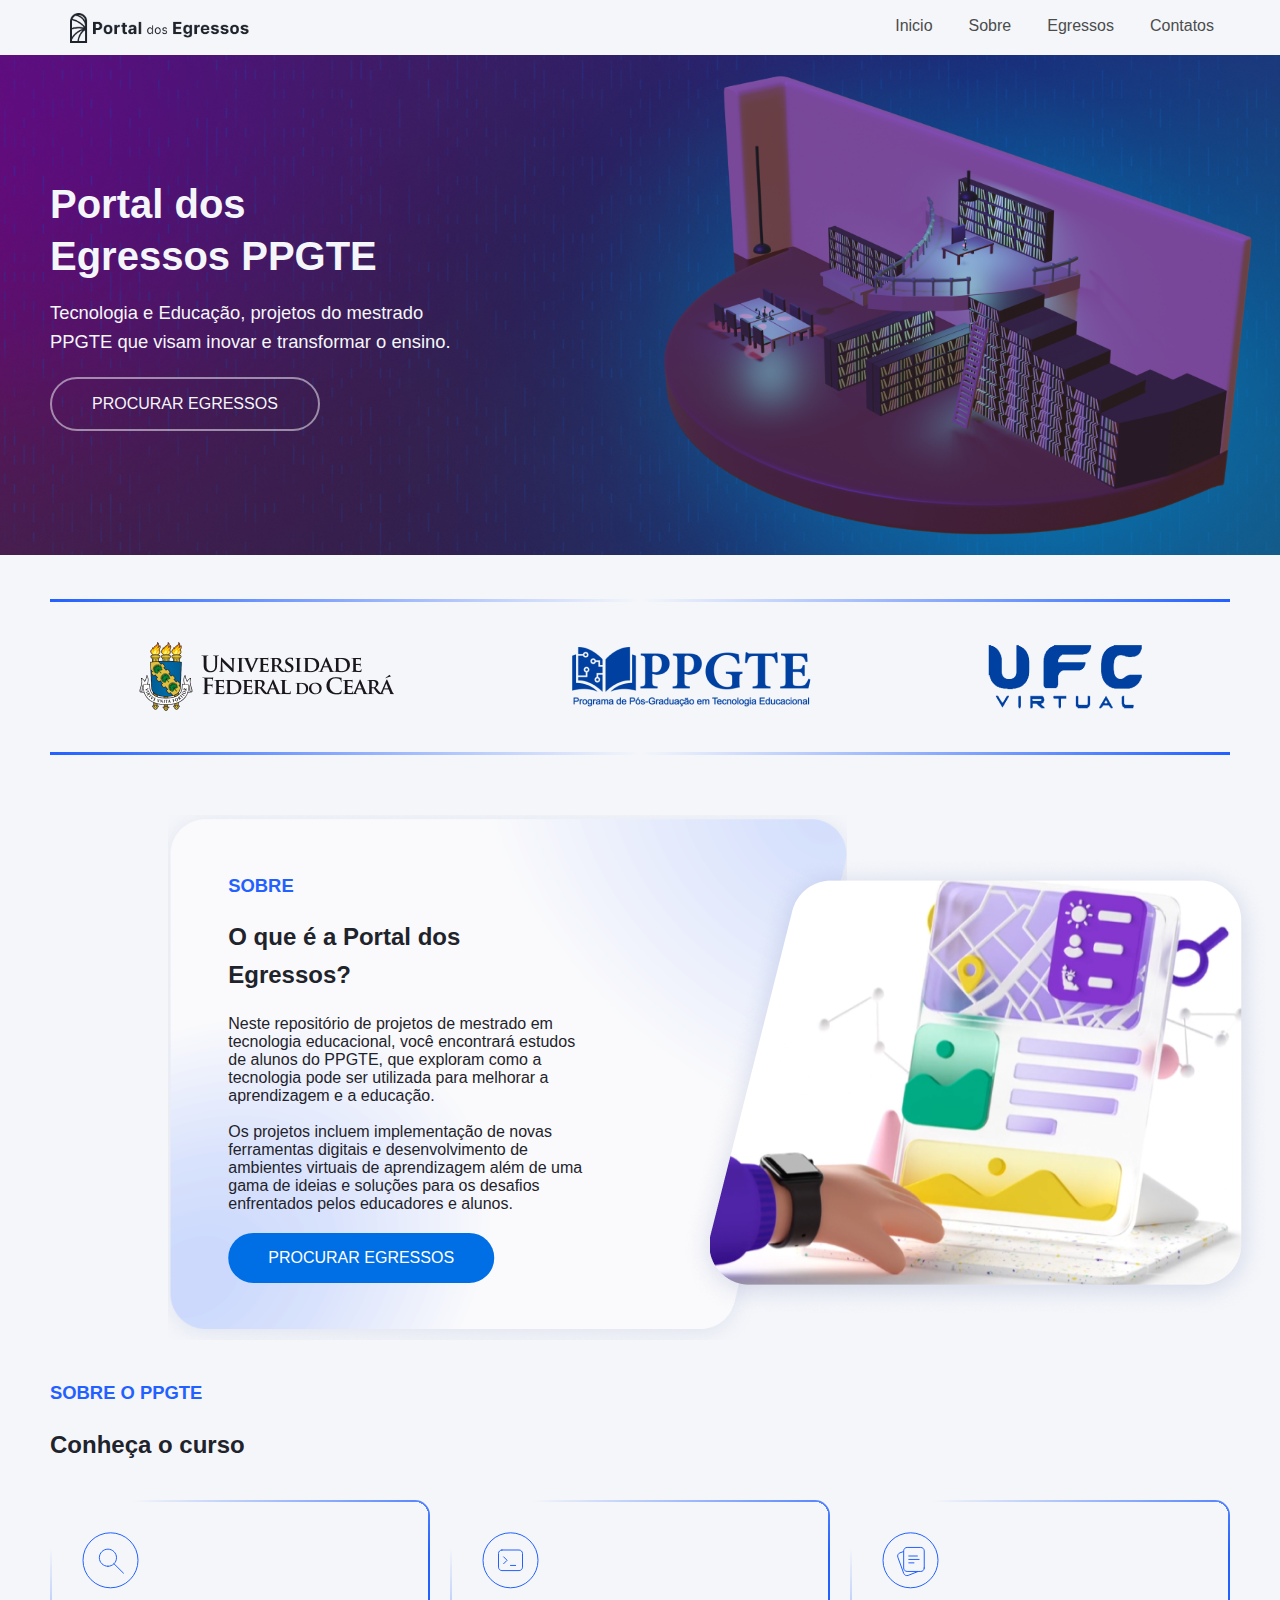
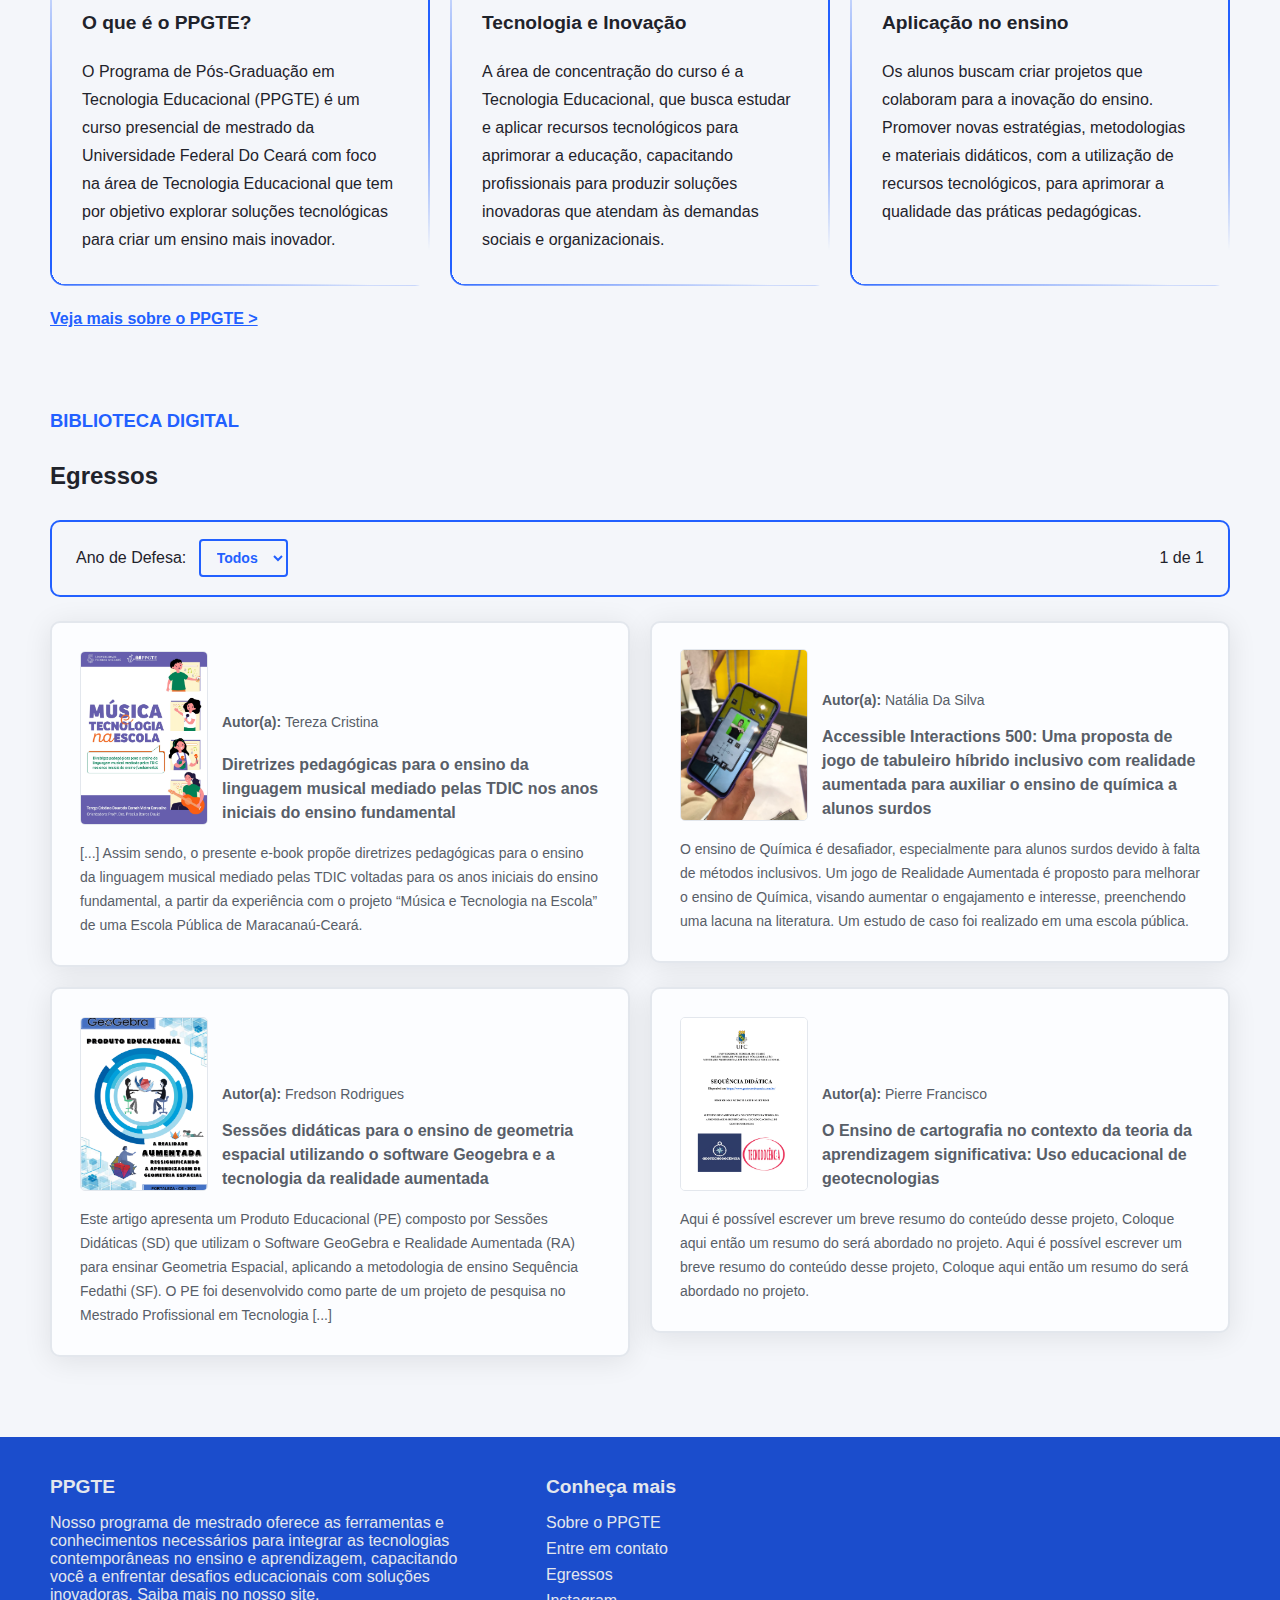
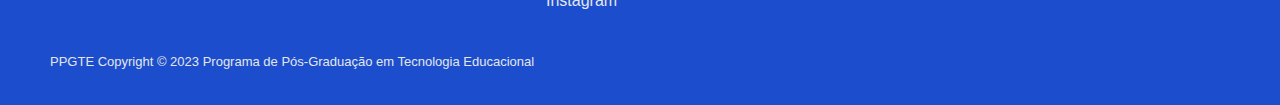
==== commit 0f24969e: "ajustes" ====
--- a/index.html
+++ b/index.html
@@ -11,13 +11,12 @@
 <body>
   <header class="header-bg">
     <div class="header">
-      <!-- <img src="./img/logo-site.svg" alt="Portal dos Egressos PPGTE"> -->
-      <a href="" id="logo-site">Portal dos Egressos PPGTE</a>
+      <a href="./index.html" id="logo-site"><img id="logo-site" src="./img/logo/logo-portaldosegressos1.png" alt="Portal dos Egressos PPGTE"></a>
       <nav aria-label="primaria">
         <ul class="header-menu">
           <li><a href="#inicio">Inicio</a></li>
           <li><a href="#sobre">Sobre</a></li>
-          <li><a href="#projetos">Projetos</a></li>
+          <li><a href="#projetos">Egressos</a></li>
           <li><a href="#contatos">Contatos</a></li>
         </ul>
       </nav>
@@ -28,7 +27,7 @@
       <div class="banner-conteudo">
         <h1>Portal dos <br> Egressos PPGTE</h1>
         <p>Tecnologia e Educação, projetos do mestrado <br> PPGTE que visam inovar e transformar o ensino.</p>
-        <a class="button-link-banner" href="#projetos">Procurar projetos</a>
+        <a class="button-link-banner" href="#projetos">Procurar Egressos</a>
       </div>
     </div>
   </section>
@@ -59,8 +58,7 @@
         <img src="img/rectangleSobre.png">
         <div class="text-overlay">
           <h3 class="section blue-text sobre">SOBRE</h3>
-          <h2>O que é a Portal dos Egressos?</h2>
-          <!-- Ajeitar PADDING (???) (!!!)-->
+          <h2 id="titulo-sobre-portal">O que é a Portal dos Egressos?</h2>
           <p>Neste repositório de projetos de mestrado em tecnologia
             educacional, você encontrará estudos de alunos do PPGTE, que exploram como a tecnologia pode ser utilizada para melhorar a aprendizagem e a educação.
           </p><br>
@@ -69,8 +67,7 @@
             digitais e desenvolvimento de ambientes virtuais de
             aprendizagem além de uma gama de ideias e soluções
             para os desafios enfrentados pelos educadores e alunos.</p>
-          <!-- AjeitaR PEDDING (???) (!!!)-->
-          <a href="#projetos" class="button">Procurar projetos</a>
+          <a href="#projetos" class="button">Procurar Egressos</a>
         </div>
       </div>
     </div>
@@ -103,17 +100,17 @@
         <p>Os alunos buscam criar projetos que colaboram para a inovação do ensino. Promover novas estratégias, metodologias e materiais didáticos, com a utilização de recursos tecnológicos, para aprimorar a qualidade das práticas pedagógicas.</p>
       </div>
     </div>
-    <a href="">Veja mais sobre o PPGTE ></a>
+    <a id="link-site-ppgte" href="https://ppgte.ufc.br/pt/">Veja mais sobre o PPGTE ></a>
   </div>
   <!-- < Sessão de sobre-biblioteca-->
   <!-- Projetos e teses > -->
   <div class="projetos-teses" id="projetos">
     <h3>Biblioteca Digital</h3>
-    <h2>Projetos e teses</h2>
+    <h2>Egressos</h2>
     <!--Filtro > -->
     <div class="projetos-filtro-box">
       <div>
-        <label for="filtro-ano">Data de Publicação:</label>
+        <label for="filtro-ano">Ano de Defesa:</label>
         <select name="filtro-listbox" id="filtro-ano">
           <option value="0">Todos</option>
           <option value="1">2023</option>
@@ -171,7 +168,7 @@
       <ul>
         <li><a href="https://ppgte.ufc.br/pt/">Sobre o PPGTE</a></li>
         <li><a href="https://ppgte.ufc.br/pt/contatos/">Entre em contato</a></li>
-        <li><a href="#projetos">Teses e pesquisas</a></li>
+        <li><a href="#projetos">Egressos</a></li>
         <li><a href="https://instagram.com/ppgteufc?igshid=MzRlODBiNWFlZA==">Instagram</a></li>
       </ul>
 
--- a/css/style.css
+++ b/css/style.css
@@ -43,18 +43,4 @@
   font-size: 0.875rem;
   line-height: 1.125rem;
   font-weight: 400;
-}
-/* AJEITAR
-.button-link-info {
-  display: inline-flex;
-  padding: 16px 40px;
-  justify-content: center;
-  align-items: center;
-  flex-shrink: 0;
-
-  color: #fff;
-  text-decoration: none;
-  border-radius: 30px;
-  background: #0f0f0f;
-}
-*/+}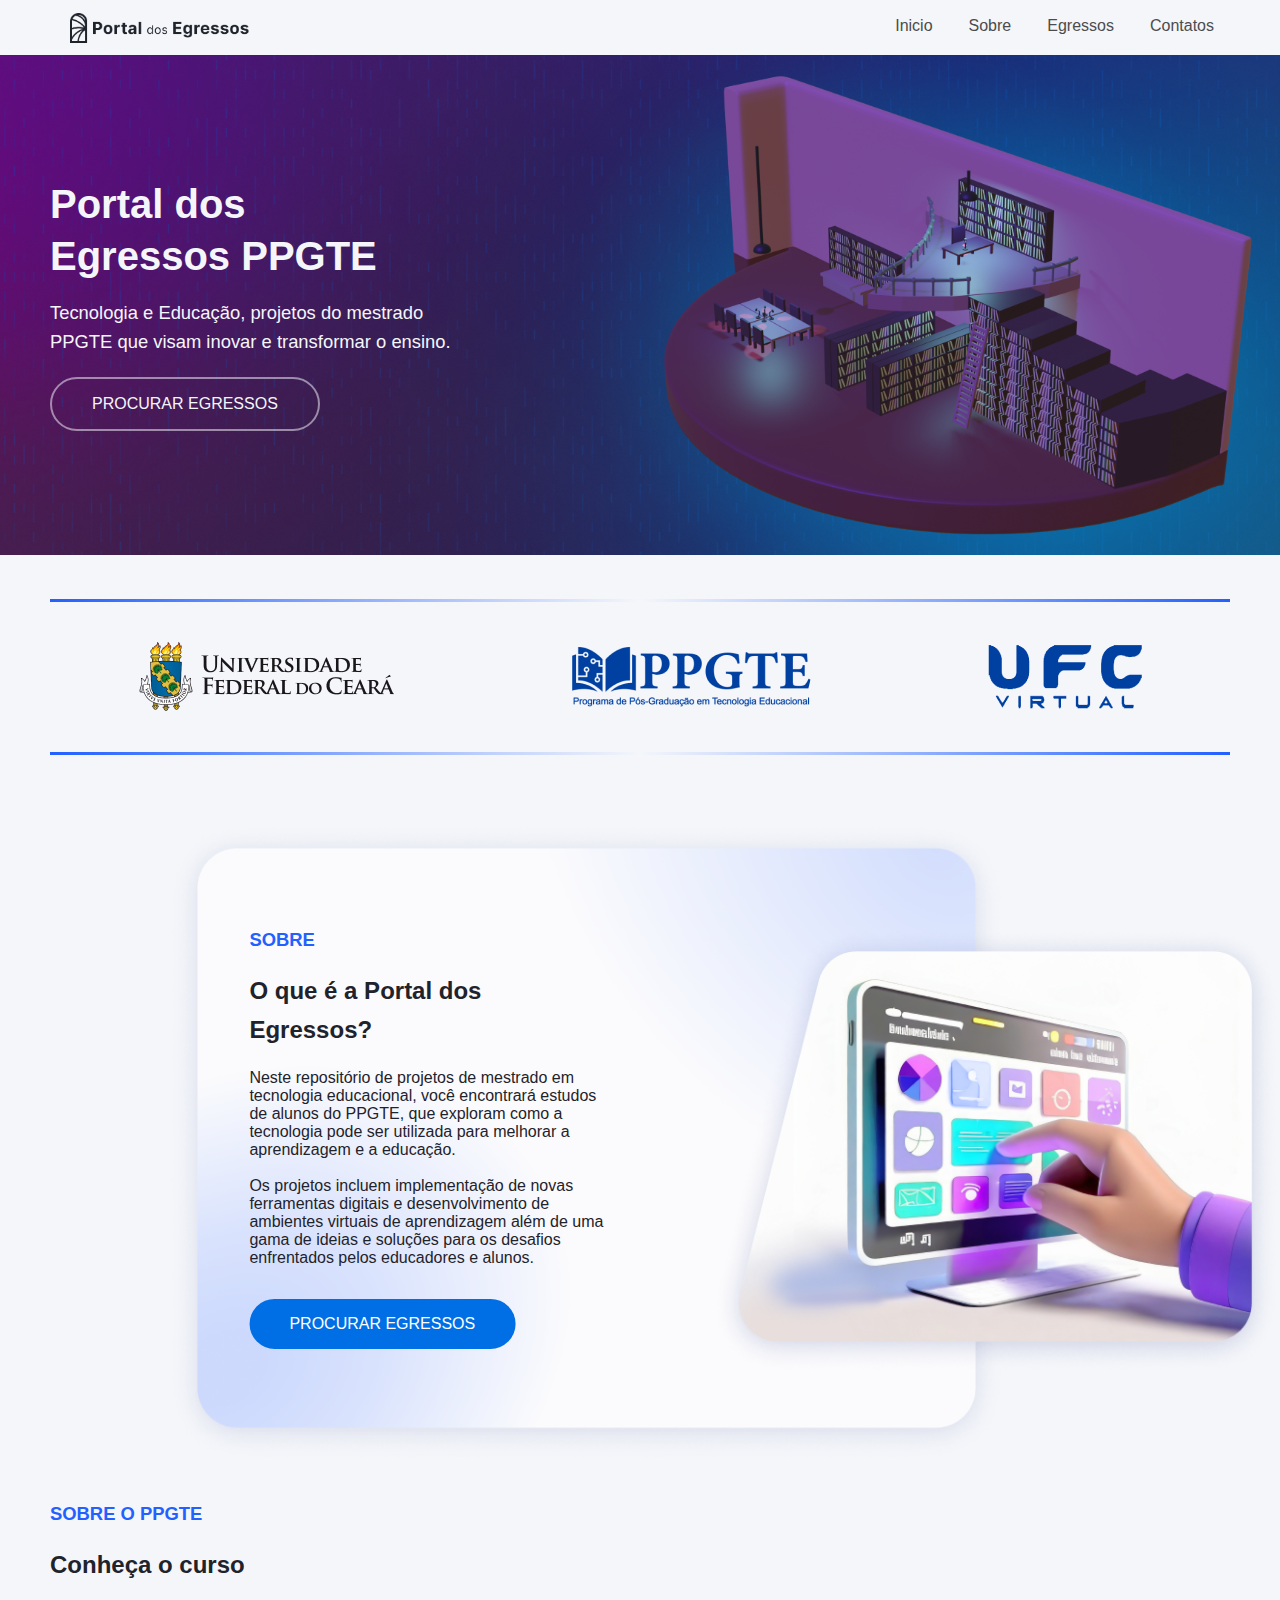
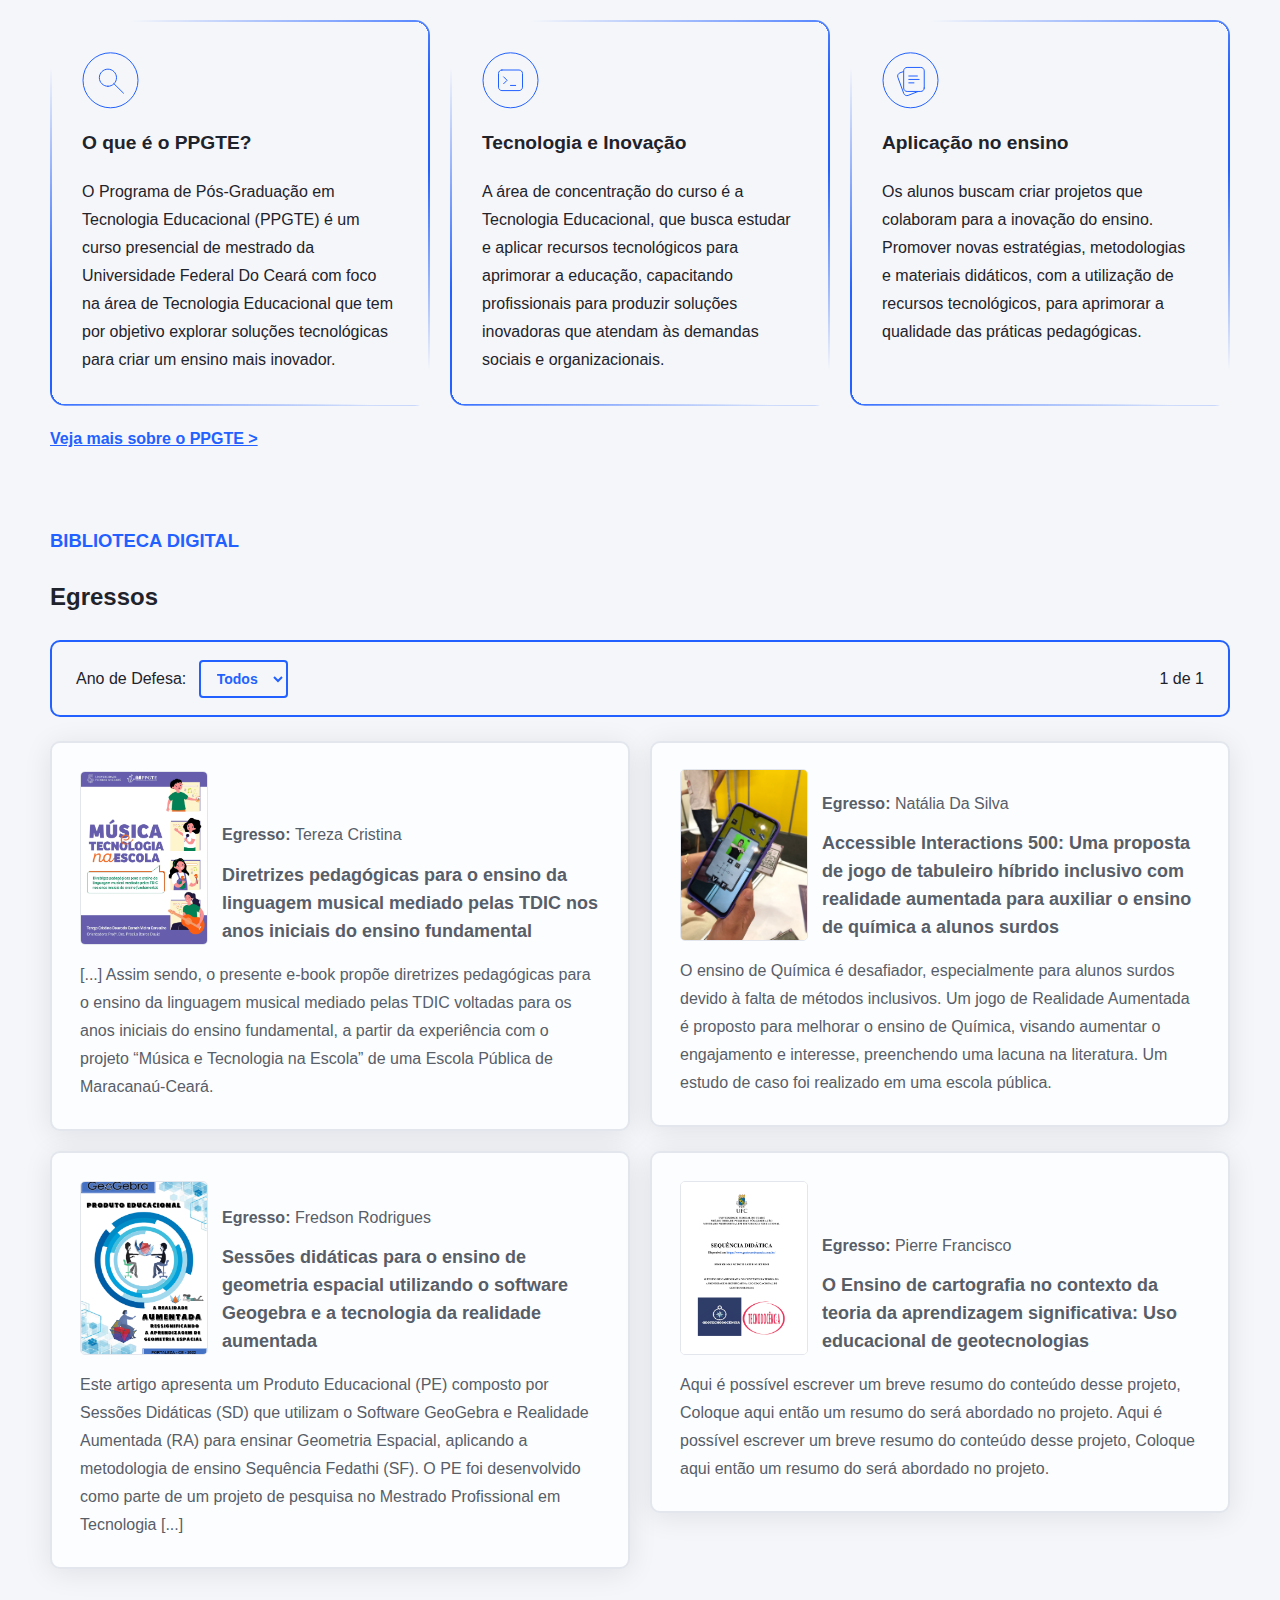
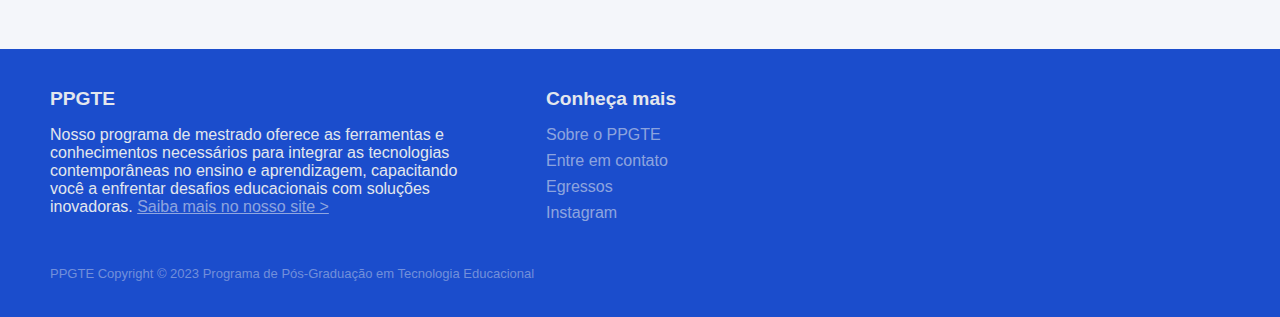
==== commit 55ff8048: "sobre o egresso na pagina de conteúdo" ====
--- a/index.html
+++ b/index.html
@@ -22,7 +22,7 @@
       </nav>
     </div>
   </header>
-  <section class="banner-bg">
+  <section class="banner-bg" id="inicio">
     <div class="banner-container">
       <div class="banner-conteudo">
         <h1>Portal dos <br> Egressos PPGTE</h1>
@@ -34,7 +34,7 @@
   <!-- Sessão de colaboradores > -->
   <div id="sobre">
     <div class="colaborador">
-      <div class="colaborador-linha"></div>
+      <div class="colaborador-linha linha-perfil"></div>
       <div class="colaborador-container">
         <div class="colaborador-image">
           <img src="img/logo-ufc.png" alt="Universidade Federal Do Ceará, logo">
@@ -125,7 +125,7 @@
       <a href="./article-tereza.html">
         <div class="projetos-card">
           <img src="./img/Capa-MusicaETecnologiaNaEscola.png" alt="Capa Projeto">
-          <h6 class="autor"><strong>Autor(a): </strong>Tereza Cristina</h6>
+          <h6 class="autor"><strong>Egresso: </strong>Tereza Cristina</h6>
           <h5 class="card-titulo">Diretrizes pedagógicas para o ensino da linguagem musical mediado pelas TDIC nos anos iniciais do ensino fundamental</h5><br><br>
           <p class="card-resumo"> [...] Assim sendo, o presente e-book propõe diretrizes pedagógicas para o ensino da linguagem musical mediado pelas TDIC voltadas para os anos iniciais do ensino fundamental, a partir da experiência com o projeto “Música e Tecnologia na Escola” de uma Escola Pública de Maracanaú-Ceará.</p>
         </div>
@@ -133,7 +133,7 @@
       <a href="./article-natalia.html">
         <div class="projetos-card">
           <img src="./img/libras-app.jpg" alt="Capa Projeto">
-          <h6 class="autor"><strong>Autor(a): </strong>Natália Da Silva</h6>
+          <h6 class="autor"><strong>Egresso: </strong>Natália Da Silva</h6>
           <h5 class="card-titulo">Accessible Interactions 500: Uma proposta de jogo de tabuleiro híbrido inclusivo com realidade aumentada para auxiliar o ensino de química a alunos surdos</h5>
           <p class="card-resumo">O ensino de Química é desafiador, especialmente para alunos surdos devido à falta de métodos inclusivos. Um jogo de Realidade Aumentada é proposto para melhorar o ensino de Química, visando aumentar o engajamento e interesse, preenchendo uma lacuna na literatura. Um estudo de caso foi realizado em uma escola pública.</p>
         </div>
@@ -141,7 +141,7 @@
       <a href="./project-fredson.html">
         <div class="projetos-card">
           <img src="./img/Capa-Fredson.png" alt="Capa Projeto">
-          <h6 class="autor"><strong>Autor(a): </strong>Fredson Rodrigues</h6>
+          <h6 class="autor"><strong>Egresso: </strong>Fredson Rodrigues</h6>
           <h5 class="card-titulo">Sessões didáticas para o ensino de geometria espacial utilizando o software Geogebra e a tecnologia da realidade aumentada</h5>
           <p class="card-resumo">Este artigo apresenta um Produto Educacional (PE) composto por Sessões Didáticas (SD) que utilizam o Software GeoGebra e Realidade Aumentada (RA) para ensinar Geometria Espacial, aplicando a metodologia de ensino Sequência Fedathi (SF). O PE foi desenvolvido como parte de um projeto de pesquisa no Mestrado Profissional em Tecnologia [...]</p>
         </div>
@@ -149,7 +149,7 @@
       <a href="./project-pierre.html">
         <div class="projetos-card">
           <img src="./img/Capa-Pierre.png" alt="Capa Projeto">
-          <h6 class="autor"><strong>Autor(a): </strong>Pierre Francisco</h6>
+          <h6 class="autor"><strong>Egresso: </strong>Pierre Francisco</h6>
           <h5 class="card-titulo">O Ensino de cartografia no contexto da teoria da
             aprendizagem significativa: Uso educacional de geotecnologias</h5>
           <p class="card-resumo">Aqui é possível escrever um breve resumo do conteúdo desse projeto, Coloque aqui então um resumo do será abordado no projeto. Aqui é possível escrever um breve resumo do conteúdo desse projeto, Coloque aqui então um resumo do será abordado no projeto.</p>
@@ -162,13 +162,13 @@
   <footer class="footer" id="contatos">
     <div class="footer-info">
       <h4 id="footer-titulo-1">PPGTE</h4>
-      <p id="footer-descricao">Nosso programa de mestrado oferece as ferramentas e conhecimentos necessários para integrar as tecnologias contemporâneas no ensino e aprendizagem, capacitando você a enfrentar desafios educacionais com soluções inovadoras. Saiba mais no nosso site.</p>
+      <p id="footer-descricao">Nosso programa de mestrado oferece as ferramentas e conhecimentos necessários para integrar as tecnologias contemporâneas no ensino e aprendizagem, capacitando você a enfrentar desafios educacionais com soluções inovadoras. <a href="https://ppgte.ufc.br/pt/">Saiba mais no nosso site ></a></p>
 
       <h4>Conheça mais</h4>
       <ul>
-        <li><a href="https://ppgte.ufc.br/pt/">Sobre o PPGTE</a></li>
+        <li><a href="https://ppgte.ufc.br/pt/sobre-o-ppgte/">Sobre o PPGTE</a></li>
         <li><a href="https://ppgte.ufc.br/pt/contatos/">Entre em contato</a></li>
-        <li><a href="#projetos">Egressos</a></li>
+        <li><a href="./index.html#projetos">Egressos</a></li>
         <li><a href="https://instagram.com/ppgteufc?igshid=MzRlODBiNWFlZA==">Instagram</a></li>
       </ul>
 
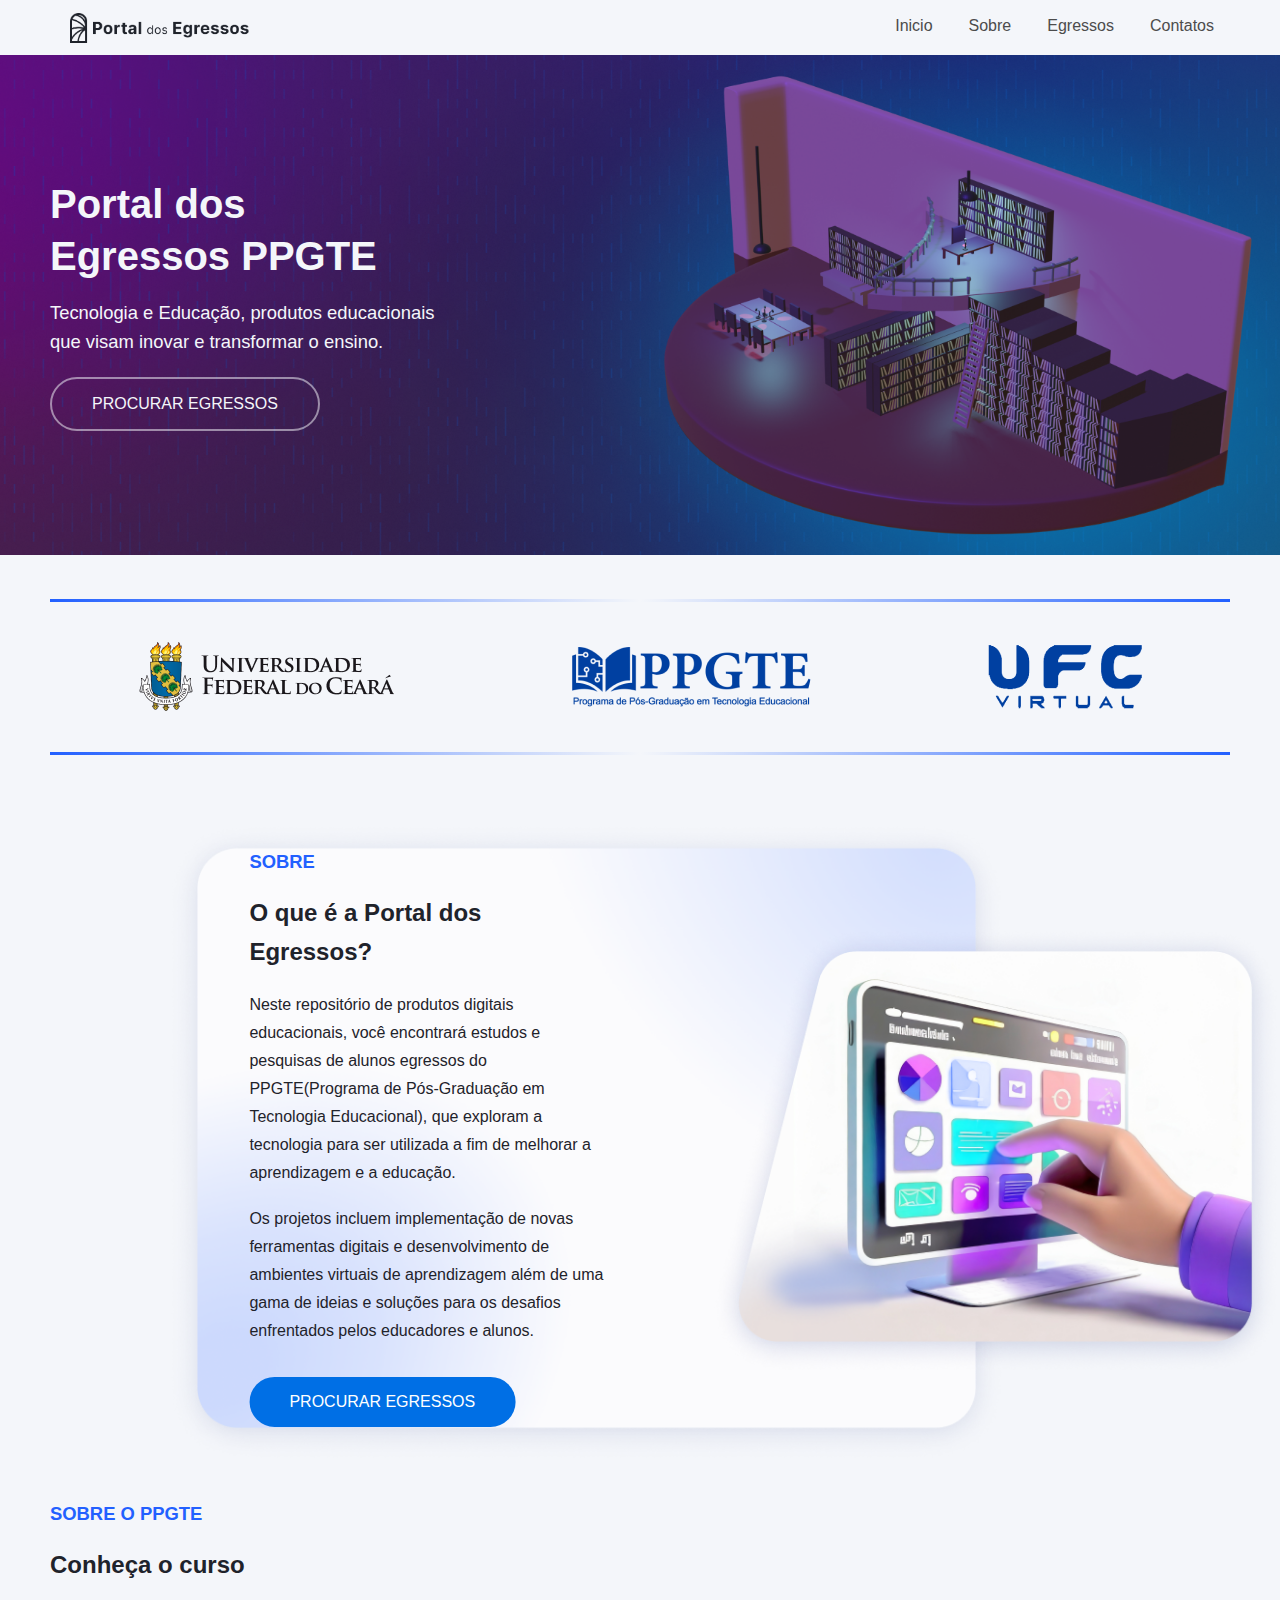
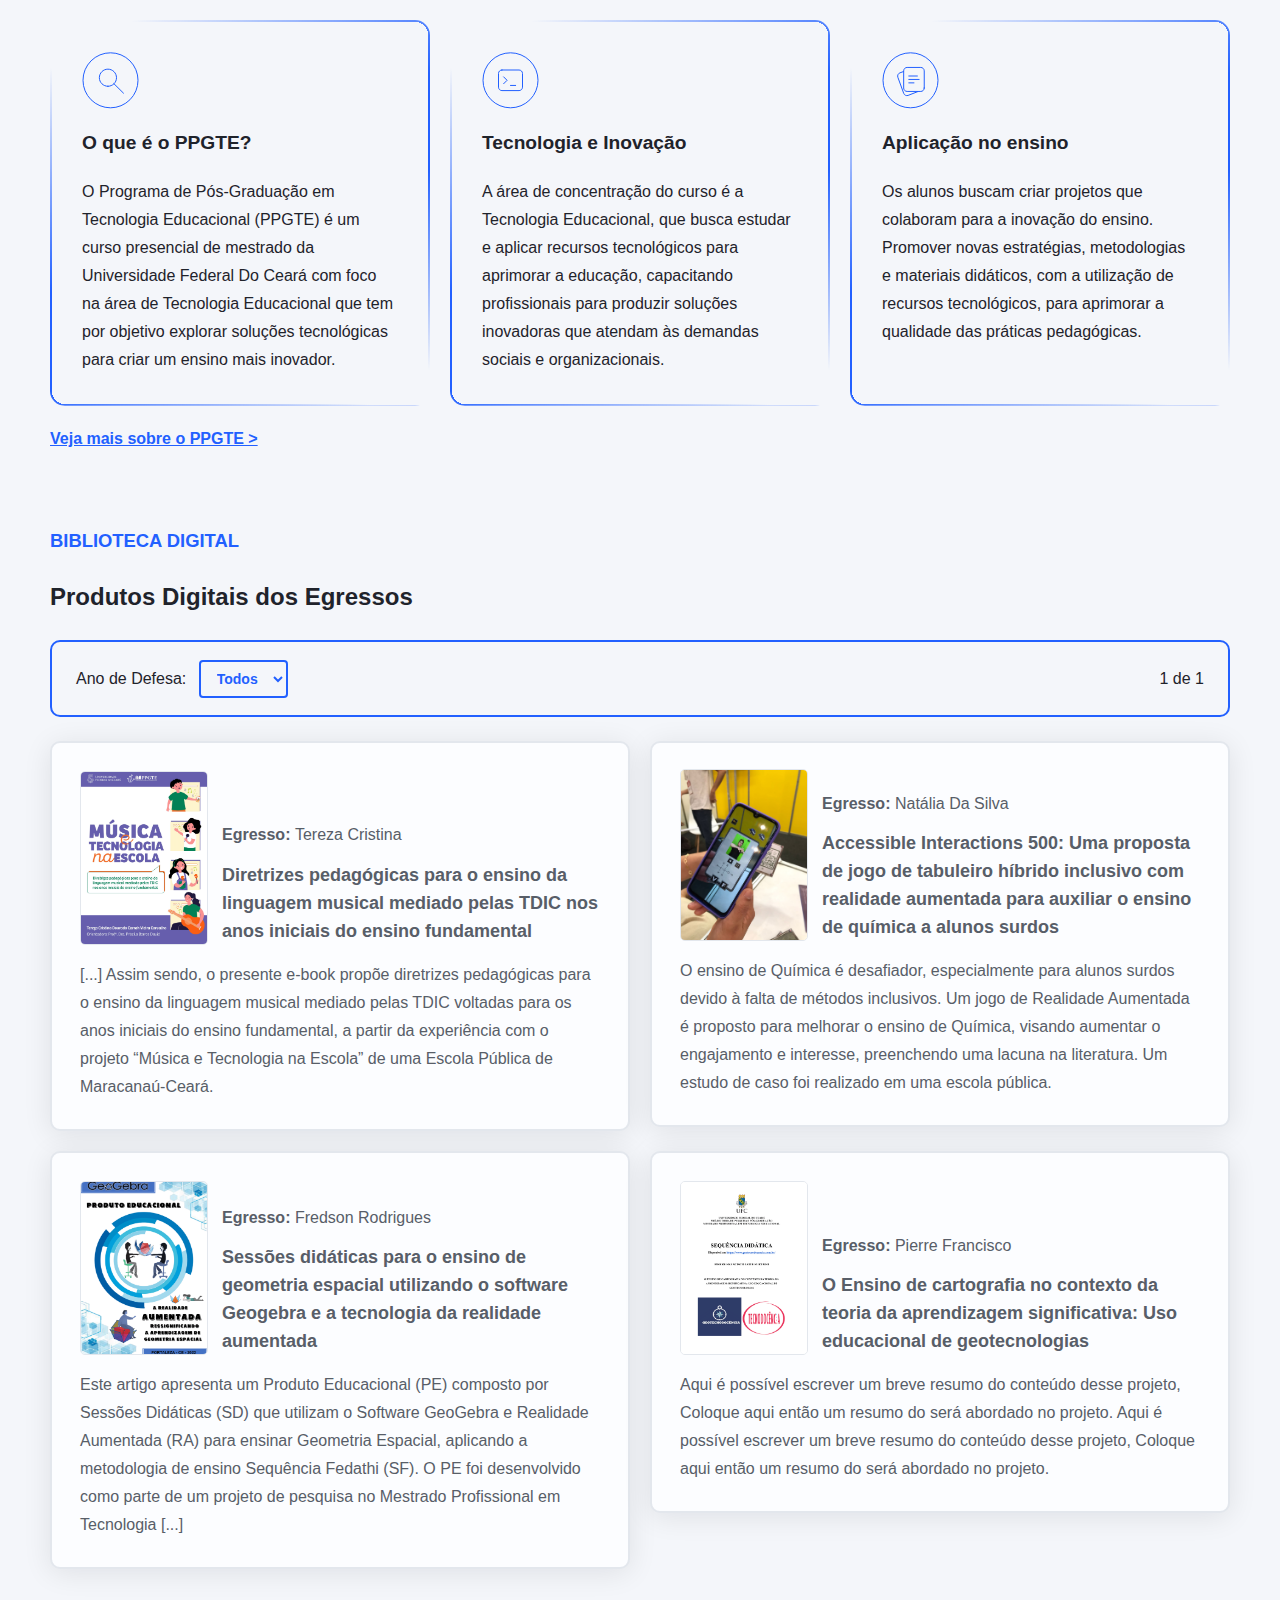
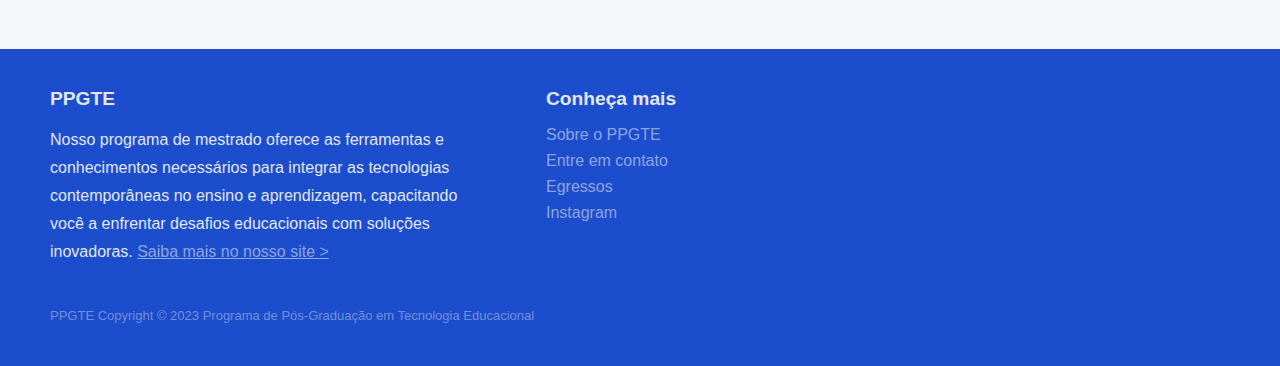
==== commit db6e78bc: "ajustes responsividade fontes e outros" ====
--- a/index.html
+++ b/index.html
@@ -26,7 +26,7 @@
     <div class="banner-container">
       <div class="banner-conteudo">
         <h1>Portal dos <br> Egressos PPGTE</h1>
-        <p>Tecnologia e Educação, projetos do mestrado <br> PPGTE que visam inovar e transformar o ensino.</p>
+        <p>Tecnologia e Educação, produtos educacionais <br id="slogan-lbreak"> que visam inovar e transformar o ensino.</p>
         <a class="button-link-banner" href="#projetos">Procurar Egressos</a>
       </div>
     </div>
@@ -59,8 +59,7 @@
         <div class="text-overlay">
           <h3 class="section blue-text sobre">SOBRE</h3>
           <h2 id="titulo-sobre-portal">O que é a Portal dos Egressos?</h2>
-          <p>Neste repositório de projetos de mestrado em tecnologia
-            educacional, você encontrará estudos de alunos do PPGTE, que exploram como a tecnologia pode ser utilizada para melhorar a aprendizagem e a educação.
+          <p>Neste repositório de produtos digitais educacionais, você encontrará estudos e pesquisas de alunos egressos do PPGTE(Programa de Pós-Graduação em Tecnologia Educacional), que exploram a tecnologia para ser utilizada a fim de melhorar a aprendizagem e a educação.
           </p><br>
           <p>
             Os projetos incluem implementação de novas ferramentas
@@ -106,7 +105,7 @@
   <!-- Projetos e teses > -->
   <div class="projetos-teses" id="projetos">
     <h3>Biblioteca Digital</h3>
-    <h2>Egressos</h2>
+    <h2>Produtos Digitais dos Egressos</h2>
     <!--Filtro > -->
     <div class="projetos-filtro-box">
       <div>
--- a/css/style.css
+++ b/css/style.css
@@ -8,39 +8,77 @@
 @import "./footer.css";
 @import "./articlepage.css";
 
-h1{
+h1 {
   font-size: 2.5rem;
   line-height: 3.2rem;
   font-weight: 700;
 }
 
-h2{
-  font-size: 1.5;
+h2 {
+  font-size: 1.5rem;
   line-height: 1.6;
   font-weight: 800;
 }
 
-h3{
+h3 {
   font-size: 1.15rem;
   line-height: 1.38;
   font-weight: 700;
   text-transform: uppercase;
 }
 
-h4{
+h4 {
   font-size: 1.2rem;
   line-height: 1.3rem;
   font-weight: 700;
 }
 
-h5{
-  font-size: 1rem;
-  line-height: 1.2rem;
-  font-weight: 600;
+h5 {
+  font-size: 1.125rem;
+  line-height: 1.75rem;
+  font-weight: bold;
 }
 
-h6{
-  font-size: 0.875rem;
+h6 {
+  font-size: 1rem;
   line-height: 1.125rem;
   font-weight: 400;
-}+}
+
+p {
+  font-size: 1rem;
+  line-height: 1.75rem;
+  font-weight: normal;
+}
+
+@media only screen and (max-width: 912px) {
+  h1 {
+    font-size: 1.9rem;
+    line-height: 2.7rem;
+    font-weight: 800;
+  }
+  h2 {
+    font-size: 1.1rem;
+    line-height: 1.4;
+  }
+  h3 {
+    font-size: 1rem;
+  }
+  h4 {
+    font-size: 1rem;
+  }
+  h5 {
+    font-size: 1rem;
+    line-height: 1.4rem;
+  }
+  h6 {
+    font-size: 0.8rem;
+    line-height: 1rem;
+  }
+  p,
+  a,
+  label {
+    font-size: 0.9rem;
+    line-height: 1.6rem;
+  }
+}
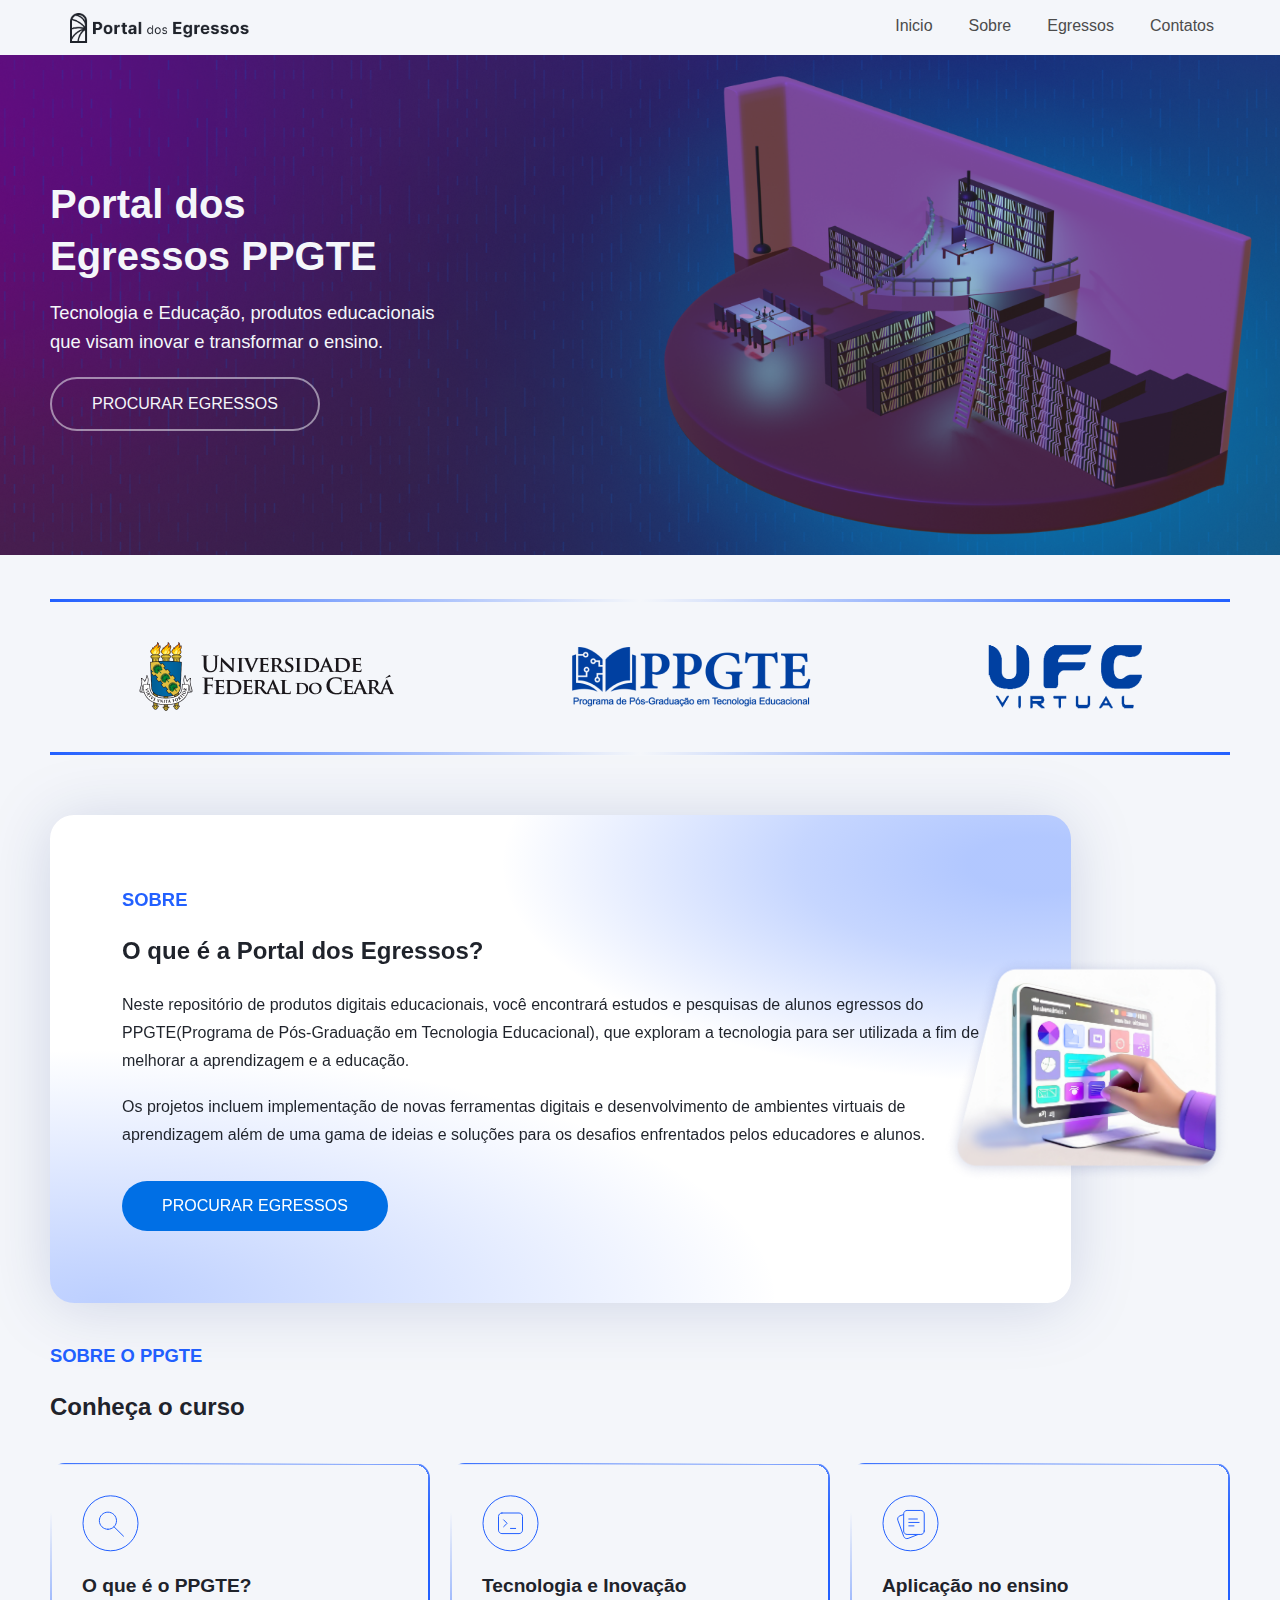
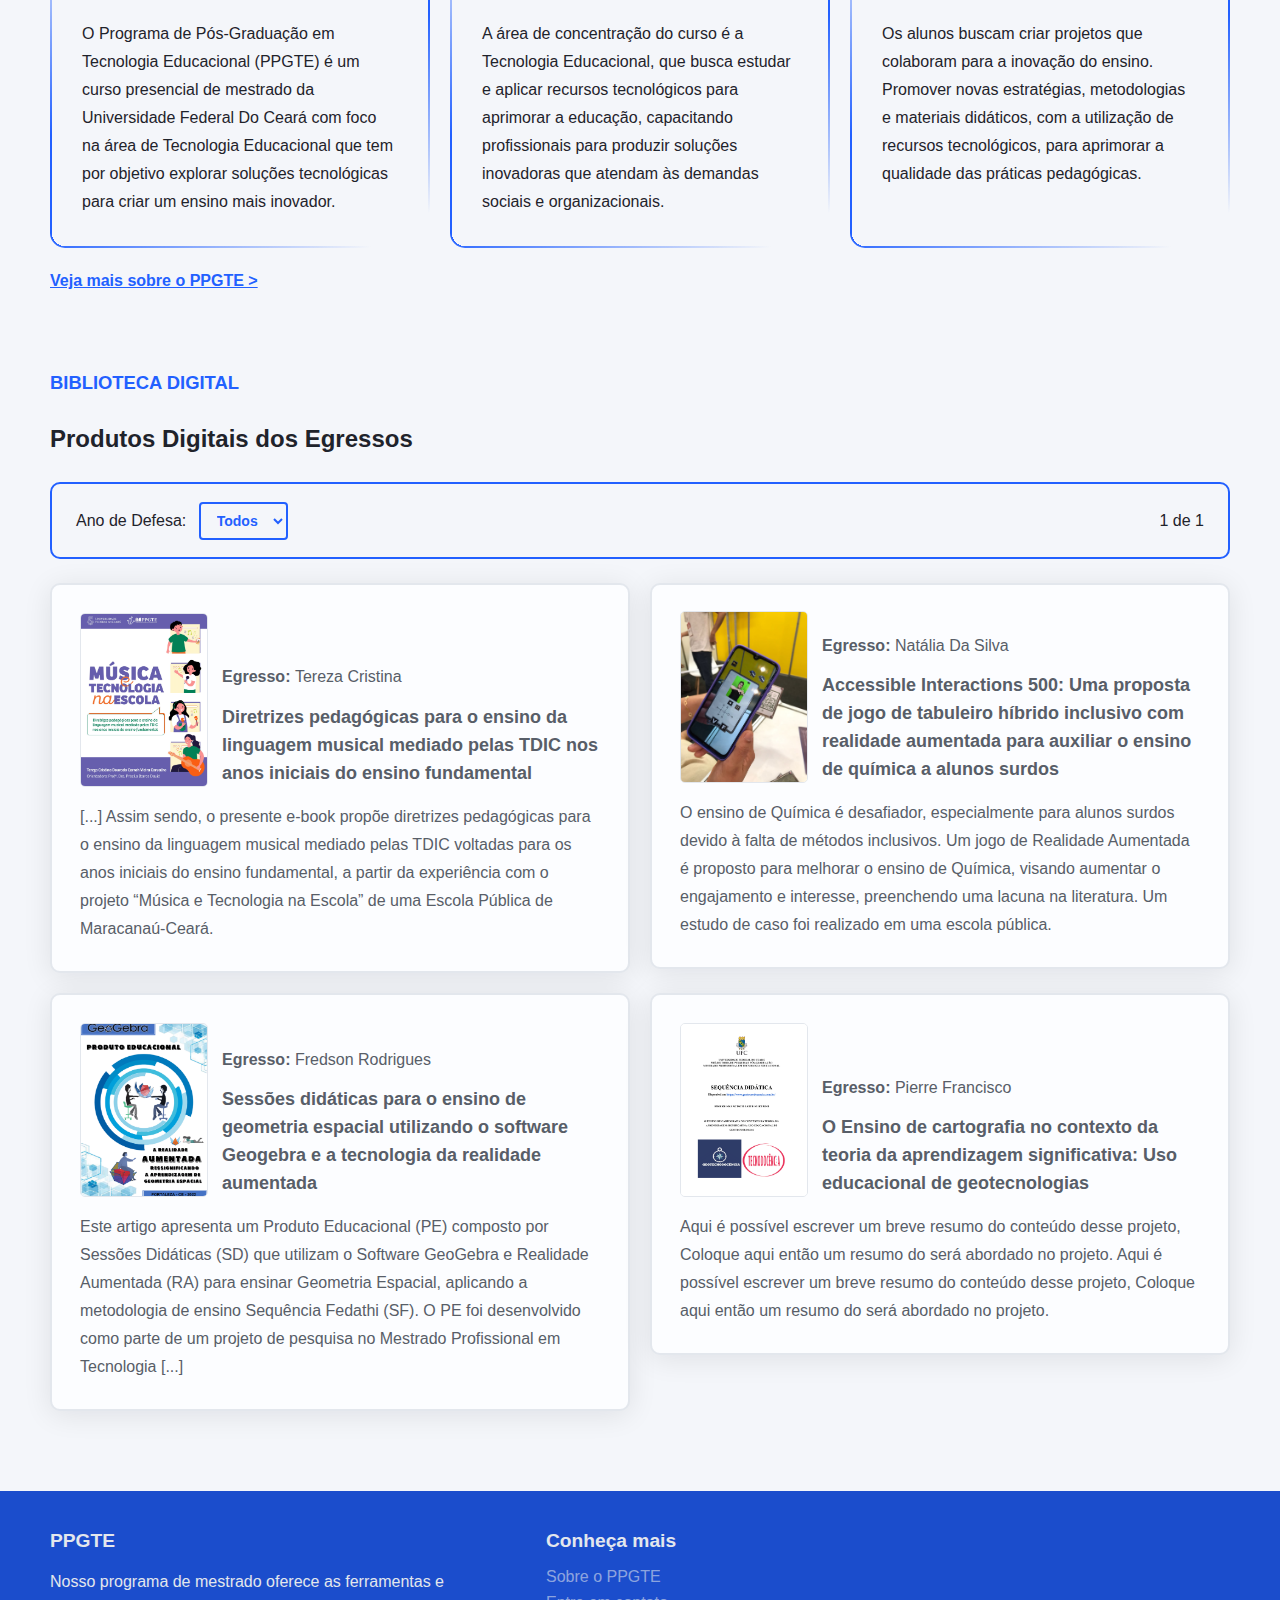
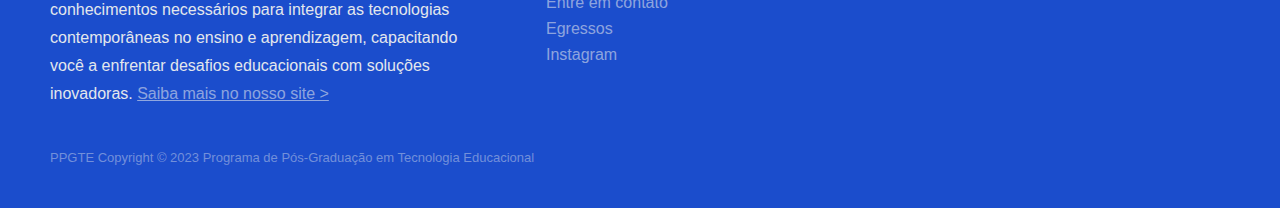
==== commit f430aaed: "responsividade da sessão sobre na index (v1)" ====
--- a/index.html
+++ b/index.html
@@ -54,10 +54,8 @@
   <div class="overlay-container">
     <!-- Elemento com imagem de background e texto -->
     <div class="left-element">
-      <div class="background-image">
-        <img src="img/rectangleSobre.png">
-        <div class="text-overlay">
-          <h3 class="section blue-text sobre">SOBRE</h3>
+      <div class="text-wrapper">
+        <h3 class="section blue-text sobre">SOBRE</h3>
           <h2 id="titulo-sobre-portal">O que é a Portal dos Egressos?</h2>
           <p>Neste repositório de produtos digitais educacionais, você encontrará estudos e pesquisas de alunos egressos do PPGTE(Programa de Pós-Graduação em Tecnologia Educacional), que exploram a tecnologia para ser utilizada a fim de melhorar a aprendizagem e a educação.
           </p><br>
@@ -66,9 +64,8 @@
             digitais e desenvolvimento de ambientes virtuais de
             aprendizagem além de uma gama de ideias e soluções
             para os desafios enfrentados pelos educadores e alunos.</p>
-          <a href="#projetos" class="button">Procurar Egressos</a>
-        </div>
-      </div>
+            <a href="#projetos" class="button">Procurar Egressos</a>
+      </div> 
     </div>
 
     <!-- Elemento com imagem simples -->
